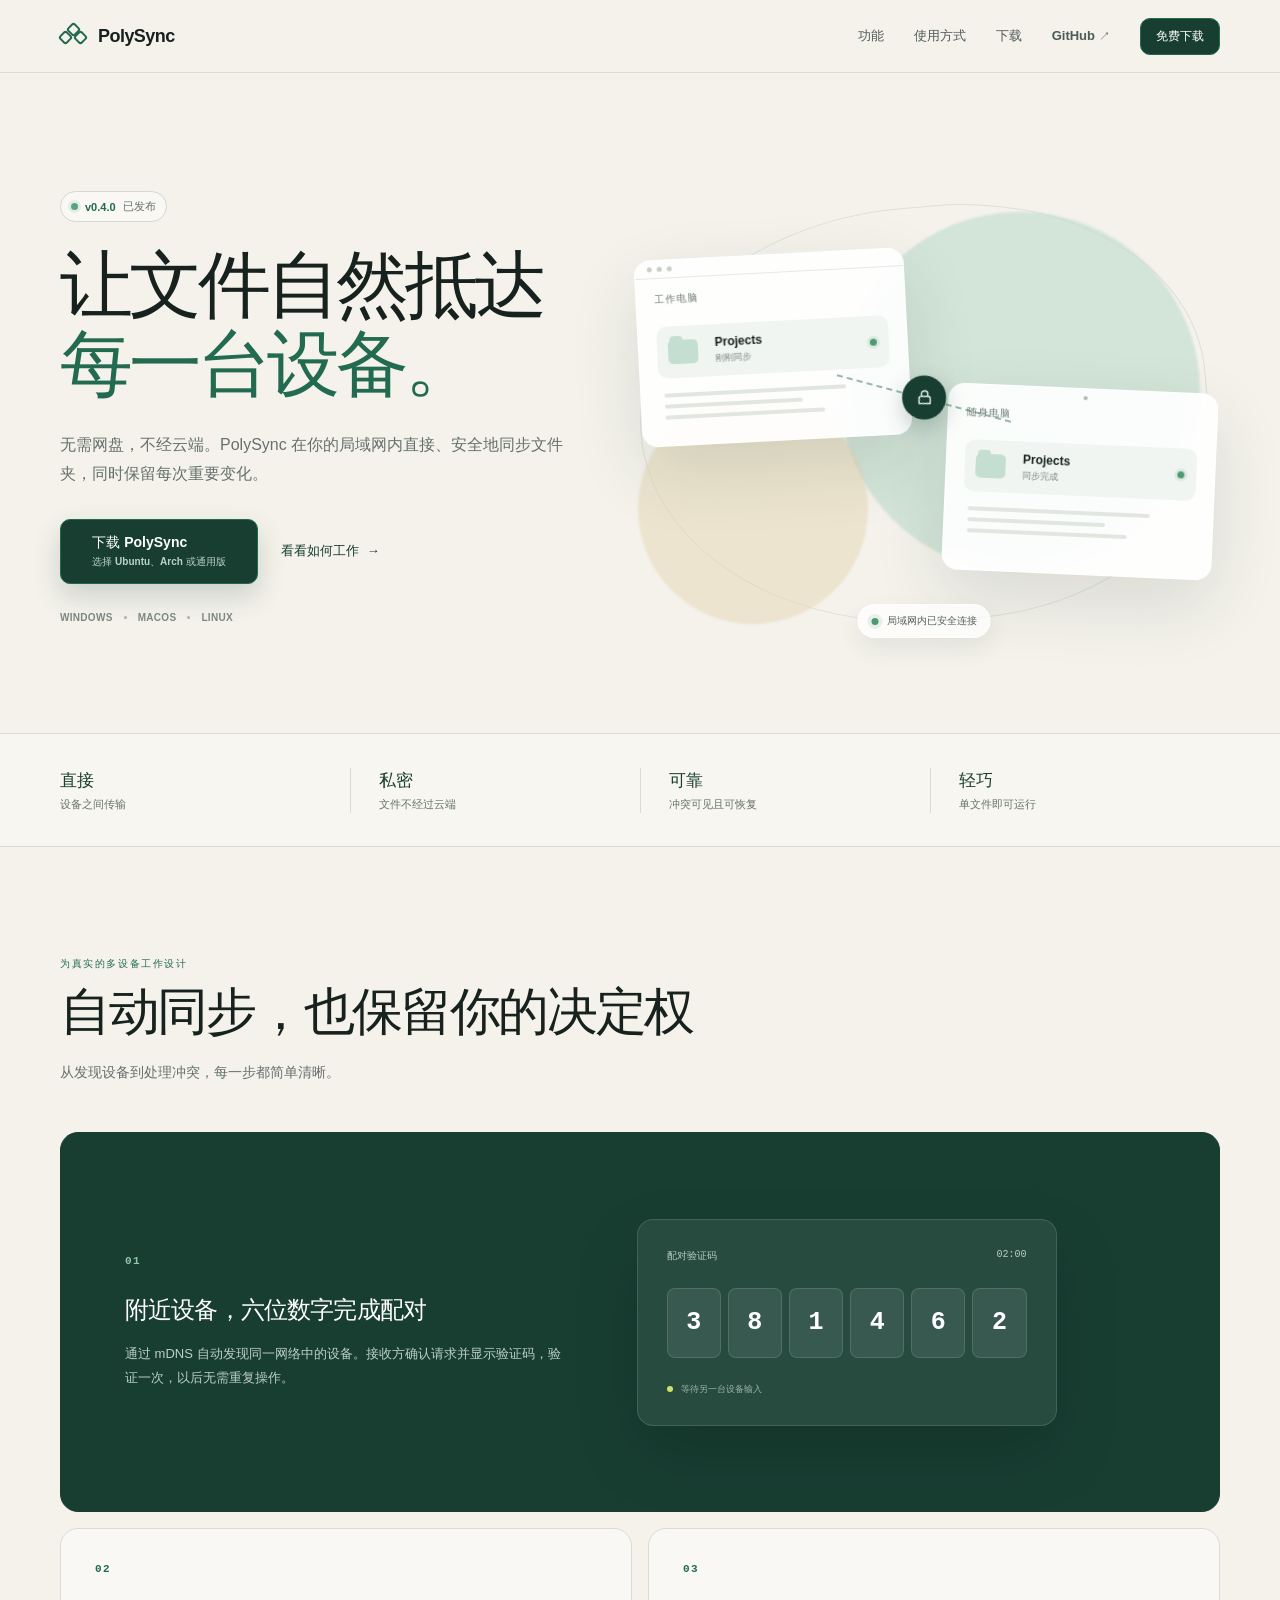
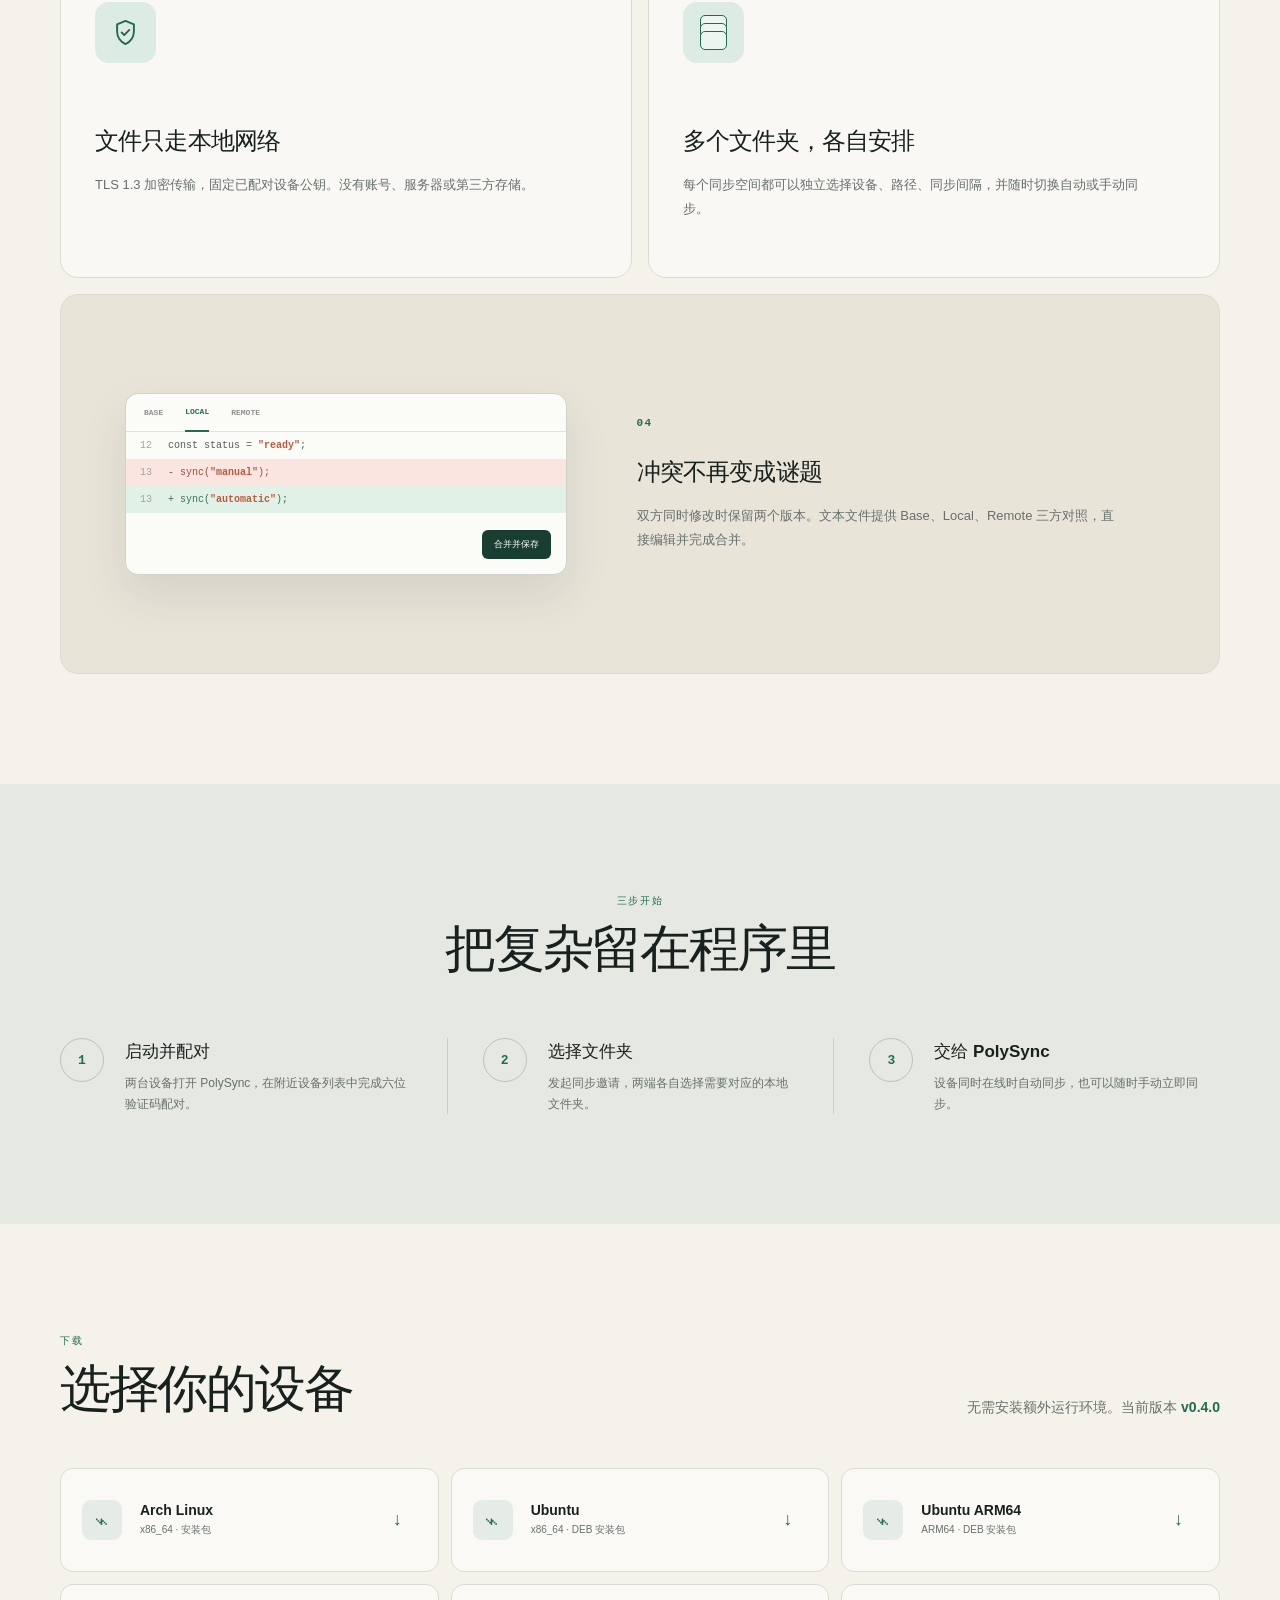
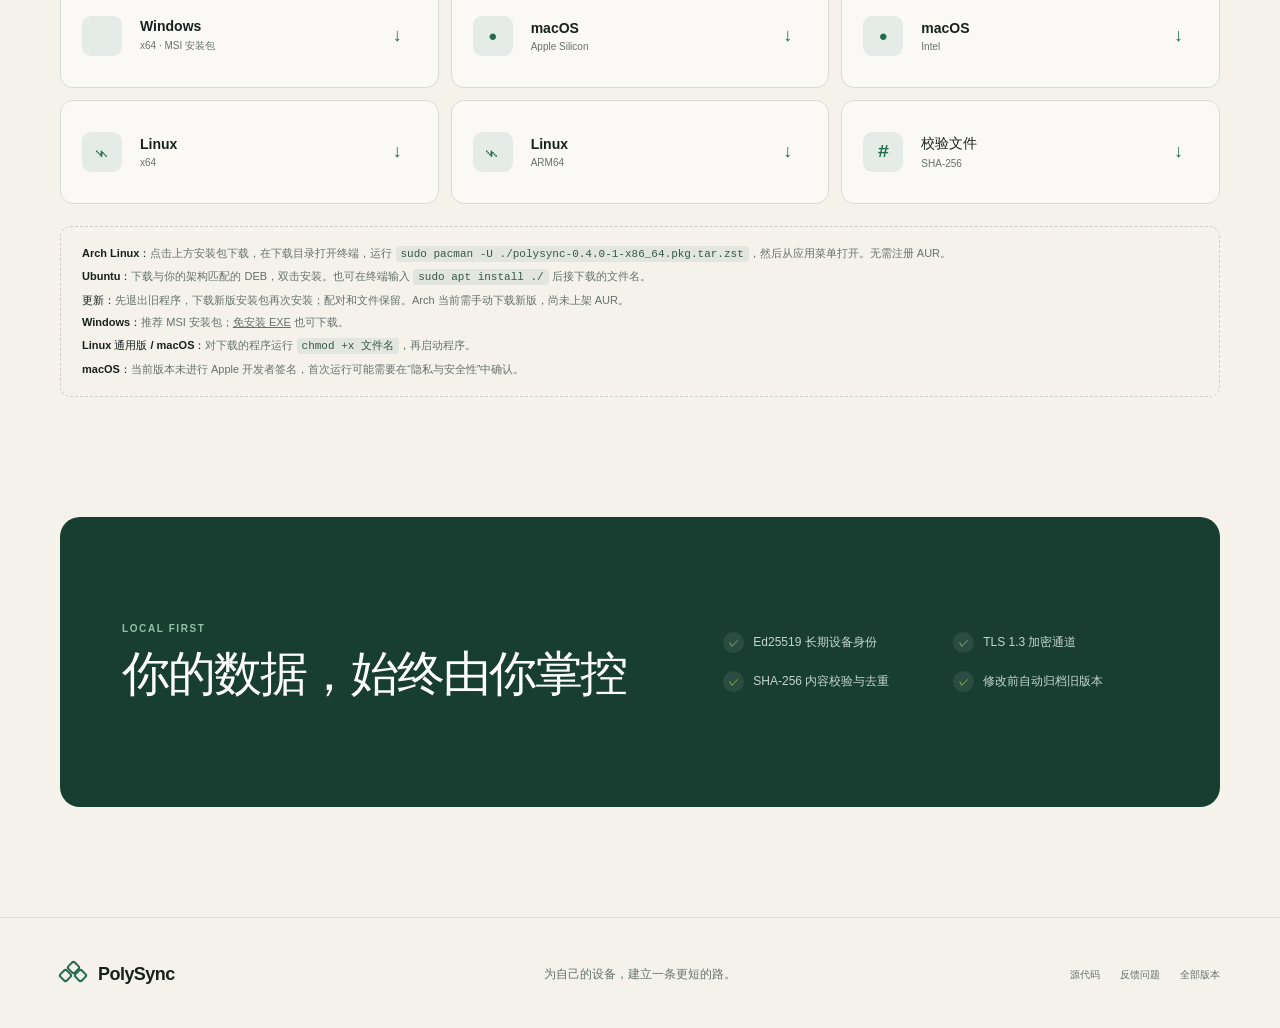
==== site/index.html @ 438541a6 "Release v0.4.0: installers, unpairing, Android preview and web downloads" ====
<!doctype html>
<html lang="zh-CN">
<head>
  <meta charset="utf-8">
  <meta name="viewport" content="width=device-width, initial-scale=1">
  <meta name="description" content="PolySync 是安全、自动、跨平台的局域网文件同步工具。">
  <meta name="theme-color" content="#f4f2eb">
  <title>PolySync — 让文件自然抵达每台设备</title>
  <link rel="icon" href="./favicon.svg" type="image/svg+xml">
  <link rel="stylesheet" href="./styles.css">
</head>
<body>
  <header class="nav-wrap">
    <nav class="nav shell" aria-label="主导航">
      <a class="brand" href="#top" aria-label="PolySync 首页">
        <span class="brand-mark" aria-hidden="true"><i></i><i></i><i></i></span>
        <span>PolySync</span>
      </a>
      <div class="nav-links">
        <a href="#features">功能</a>
        <a href="#how-it-works">使用方式</a>
        <a href="#downloads">下载</a>
        <a class="nav-github" href="https://github.com/Leoforever123/Polysync" target="_blank" rel="noreferrer">GitHub</a>
      </div>
      <a class="button small nav-download" href="#downloads">免费下载</a>
    </nav>
  </header>

  <main id="top">
    <section class="hero shell">
      <div class="hero-copy">
        <div class="release-pill"><span></span><b data-version>v0.4.0</b> 已发布</div>
        <h1>让文件自然抵达<br><em>每一台设备。</em></h1>
        <p>无需网盘，不经云端。PolySync 在你的局域网内直接、安全地同步文件夹，同时保留每次重要变化。</p>
        <div class="hero-actions">
          <a class="button primary" id="recommended-download" href="#downloads">
            <span>下载 PolySync</span>
            <small id="recommended-label">选择你的平台</small>
          </a>
          <a class="text-link" href="#how-it-works">看看如何工作 <span aria-hidden="true">→</span></a>
        </div>
        <div class="platform-line" aria-label="支持的平台">
          <span>Windows</span><i></i><span>macOS</span><i></i><span>Linux</span>
        </div>
      </div>

      <div class="hero-visual" aria-label="两台设备安全同步的示意图">
        <div class="ambient ambient-one"></div>
        <div class="ambient ambient-two"></div>
        <article class="device device-left">
          <div class="device-bar"><span></span><span></span><span></span></div>
          <div class="device-title">工作电脑</div>
          <div class="folder-line"><span class="folder-icon"></span><span><b>Projects</b><small>刚刚同步</small></span><i class="state-dot"></i></div>
          <div class="file-line"><span></span><span></span><span></span></div>
        </article>
        <div class="sync-route">
          <div class="route-line"></div>
          <div class="route-badge" title="TLS 1.3 加密连接">
            <svg viewBox="0 0 24 24" aria-hidden="true"><path d="M8 10V7a4 4 0 0 1 8 0v3m-9 0h10a2 2 0 0 1 2 2v7H5v-7a2 2 0 0 1 2-2Z"/></svg>
          </div>
        </div>
        <article class="device device-right">
          <div class="laptop-camera"></div>
          <div class="device-title">随身电脑</div>
          <div class="folder-line"><span class="folder-icon"></span><span><b>Projects</b><small>同步完成</small></span><i class="state-dot"></i></div>
          <div class="file-line"><span></span><span></span><span></span></div>
        </article>
        <div class="visual-caption"><span class="pulse"></span> 局域网内已安全连接</div>
      </div>
    </section>

    <section class="principles">
      <div class="shell principle-grid">
        <div><strong>直接</strong><span>设备之间传输</span></div>
        <div><strong>私密</strong><span>文件不经过云端</span></div>
        <div><strong>可靠</strong><span>冲突可见且可恢复</span></div>
        <div><strong>轻巧</strong><span>单文件即可运行</span></div>
      </div>
    </section>

    <section class="section shell" id="features">
      <div class="section-heading">
        <p class="eyebrow">为真实的多设备工作设计</p>
        <h2>自动同步，也保留你的决定权</h2>
        <p>从发现设备到处理冲突，每一步都简单清晰。</p>
      </div>
      <div class="feature-grid">
        <article class="feature feature-wide green-card">
          <div class="feature-copy">
            <span class="number">01</span>
            <h3>附近设备，六位数字完成配对</h3>
            <p>通过 mDNS 自动发现同一网络中的设备。接收方确认请求并显示验证码，验证一次，以后无需重复操作。</p>
          </div>
          <div class="pairing-demo" aria-hidden="true">
            <div class="pair-top"><span>配对验证码</span><i>02:00</i></div>
            <div class="pair-code"><b>3</b><b>8</b><b>1</b><b>4</b><b>6</b><b>2</b></div>
            <div class="pair-note"><span></span> 等待另一台设备输入</div>
          </div>
        </article>

        <article class="feature">
          <span class="number">02</span>
          <div class="feature-icon shield-icon" aria-hidden="true">
            <svg viewBox="0 0 24 24"><path d="M12 3 5.5 5.7v5.8c0 4.1 2.8 7.8 6.5 9.5 3.7-1.7 6.5-5.4 6.5-9.5V5.7L12 3Z"/><path d="m9 12 2 2 4-4"/></svg>
          </div>
          <h3>文件只走本地网络</h3>
          <p>TLS 1.3 加密传输，固定已配对设备公钥。没有账号、服务器或第三方存储。</p>
        </article>

        <article class="feature">
          <span class="number">03</span>
          <div class="feature-icon stack-icon" aria-hidden="true"><i></i><i></i><i></i></div>
          <h3>多个文件夹，各自安排</h3>
          <p>每个同步空间都可以独立选择设备、路径、同步间隔，并随时切换自动或手动同步。</p>
        </article>

        <article class="feature feature-wide merge-card">
          <div class="merge-demo" aria-hidden="true">
            <div class="merge-tabs"><span>BASE</span><span class="active">LOCAL</span><span>REMOTE</span></div>
            <div class="code-row"><i>12</i><span>const status = <b>"ready"</b>;</span></div>
            <div class="code-row removed"><i>13</i><span>- sync(<b>"manual"</b>);</span></div>
            <div class="code-row added"><i>13</i><span>+ sync(<b>"automatic"</b>);</span></div>
            <div class="merge-action">合并并保存</div>
          </div>
          <div class="feature-copy">
            <span class="number">04</span>
            <h3>冲突不再变成谜题</h3>
            <p>双方同时修改时保留两个版本。文本文件提供 Base、Local、Remote 三方对照，直接编辑并完成合并。</p>
          </div>
        </article>
      </div>
    </section>

    <section class="section workflow-section" id="how-it-works">
      <div class="shell">
        <div class="section-heading centered">
          <p class="eyebrow">三步开始</p>
          <h2>把复杂留在程序里</h2>
        </div>
        <ol class="steps">
          <li><span>1</span><div><h3>启动并配对</h3><p>两台设备打开 PolySync，在附近设备列表中完成六位验证码配对。</p></div></li>
          <li><span>2</span><div><h3>选择文件夹</h3><p>发起同步邀请，两端各自选择需要对应的本地文件夹。</p></div></li>
          <li><span>3</span><div><h3>交给 PolySync</h3><p>设备同时在线时自动同步，也可以随时手动立即同步。</p></div></li>
        </ol>
      </div>
    </section>

    <section class="section shell downloads-section" id="downloads">
      <div class="section-heading download-heading">
        <div>
          <p class="eyebrow">下载</p>
          <h2>选择你的设备</h2>
        </div>
        <p>无需安装额外运行环境。当前版本 <b data-version>v0.4.0</b></p>
      </div>
      <div class="download-grid" id="download-grid">
        <a class="download-card" data-package="arch-x86_64" data-asset="polysync-0.4.0-1-x86_64.pkg.tar.zst" href="https://github.com/Leoforever123/Polysync/releases/download/v0.4.0/polysync-0.4.0-1-x86_64.pkg.tar.zst">
          <span class="os-icon linux" aria-hidden="true">⌁</span>
          <span class="download-copy"><strong>Arch Linux</strong><small>x86_64 · 安装包</small></span><span class="arrow">↓</span>
        </a>
        <a class="download-card" data-package="ubuntu-amd64" data-asset="polysync_0.4.0-1_amd64.deb" href="https://github.com/Leoforever123/Polysync/releases/download/v0.4.0/polysync_0.4.0-1_amd64.deb">
          <span class="os-icon linux" aria-hidden="true">⌁</span>
          <span class="download-copy"><strong>Ubuntu</strong><small>x86_64 · DEB 安装包</small></span><span class="arrow">↓</span>
        </a>
        <a class="download-card" data-package="ubuntu-arm64" data-asset="polysync_0.4.0-1_arm64.deb" href="https://github.com/Leoforever123/Polysync/releases/download/v0.4.0/polysync_0.4.0-1_arm64.deb">
          <span class="os-icon linux" aria-hidden="true">⌁</span>
          <span class="download-copy"><strong>Ubuntu ARM64</strong><small>ARM64 · DEB 安装包</small></span><span class="arrow">↓</span>
        </a>
        <a class="download-card" data-asset="polysync-windows-amd64.msi" href="https://github.com/Leoforever123/Polysync/releases/download/v0.4.0/polysync-windows-amd64.msi">
          <span class="os-icon windows" aria-hidden="true"><i></i><i></i><i></i><i></i></span>
          <span class="download-copy"><strong>Windows</strong><small>x64 · MSI 安装包</small></span><span class="arrow">↓</span>
        </a>
        <a class="download-card" data-asset="polysync-darwin-arm64" href="https://github.com/Leoforever123/Polysync/releases/download/v0.4.0/polysync-darwin-arm64">
          <span class="os-icon apple" aria-hidden="true">●</span>
          <span class="download-copy"><strong>macOS</strong><small>Apple Silicon</small></span><span class="arrow">↓</span>
        </a>
        <a class="download-card" data-asset="polysync-darwin-amd64" href="https://github.com/Leoforever123/Polysync/releases/download/v0.4.0/polysync-darwin-amd64">
          <span class="os-icon apple" aria-hidden="true">●</span>
          <span class="download-copy"><strong>macOS</strong><small>Intel</small></span><span class="arrow">↓</span>
        </a>
        <a class="download-card" data-asset="polysync-linux-amd64" href="https://github.com/Leoforever123/Polysync/releases/download/v0.4.0/polysync-linux-amd64">
          <span class="os-icon linux" aria-hidden="true">⌁</span>
          <span class="download-copy"><strong>Linux</strong><small>x64</small></span><span class="arrow">↓</span>
        </a>
        <a class="download-card" data-asset="polysync-linux-arm64" href="https://github.com/Leoforever123/Polysync/releases/download/v0.4.0/polysync-linux-arm64">
          <span class="os-icon linux" aria-hidden="true">⌁</span>
          <span class="download-copy"><strong>Linux</strong><small>ARM64</small></span><span class="arrow">↓</span>
        </a>
        <a class="download-card checksum" data-asset="SHA256SUMS.txt" href="https://github.com/Leoforever123/Polysync/releases/download/v0.4.0/SHA256SUMS.txt">
          <span class="os-icon hash" aria-hidden="true">#</span>
          <span class="download-copy"><strong>校验文件</strong><small>SHA-256</small></span><span class="arrow">↓</span>
        </a>
      </div>
      <div class="download-notes">
        <p><b>Arch Linux：</b>点击上方安装包下载，在下载目录打开终端，运行 <code data-install="arch-x86_64">sudo pacman -U ./polysync-0.4.0-1-x86_64.pkg.tar.zst</code>，然后从应用菜单打开。无需注册 AUR。</p>
        <p><b>Ubuntu：</b>下载与你的架构匹配的 DEB，双击安装。也可在终端输入 <code>sudo apt install ./</code> 后接下载的文件名。</p>
        <p><b>更新：</b>先退出旧程序，下载新版安装包再次安装；配对和文件保留。Arch 当前需手动下载新版，尚未上架 AUR。</p>
        <p><b>Windows：</b>推荐 MSI 安装包；<a data-portable="true" data-asset="polysync-windows-amd64.exe" href="https://github.com/Leoforever123/Polysync/releases/download/v0.4.0/polysync-windows-amd64.exe">免安装 EXE</a> 也可下载。</p>
        <p><b>Linux 通用版 / macOS：</b>对下载的程序运行 <code>chmod +x 文件名</code>，再启动程序。</p>
        <p><b>macOS：</b>当前版本未进行 Apple 开发者签名，首次运行可能需要在“隐私与安全性”中确认。</p>
      </div>
    </section>

    <section class="section shell details-section">
      <div class="details-card">
        <div>
          <p class="eyebrow">Local first</p>
          <h2>你的数据，始终由你掌控</h2>
        </div>
        <ul>
          <li><span>✓</span>Ed25519 长期设备身份</li>
          <li><span>✓</span>TLS 1.3 加密通道</li>
          <li><span>✓</span>SHA-256 内容校验与去重</li>
          <li><span>✓</span>修改前自动归档旧版本</li>
        </ul>
      </div>
    </section>
  </main>

  <footer>
    <div class="shell footer-inner">
      <a class="brand" href="#top"><span class="brand-mark" aria-hidden="true"><i></i><i></i><i></i></span><span>PolySync</span></a>
      <p>为自己的设备，建立一条更短的路。</p>
      <div><a href="https://github.com/Leoforever123/Polysync" target="_blank" rel="noreferrer">源代码</a><a href="https://github.com/Leoforever123/Polysync/issues" target="_blank" rel="noreferrer">反馈问题</a><a href="https://github.com/Leoforever123/Polysync/releases" target="_blank" rel="noreferrer">全部版本</a></div>
    </div>
  </footer>

  <script src="./app.js" defer></script>
</body>
</html>
---- site/styles.css ----
:root {
  --ink: #17211d;
  --muted: #66716c;
  --paper: #f4f2eb;
  --card: #fbfaf6;
  --white: #fff;
  --line: #d9dcd5;
  --green: #236b50;
  --green-dark: #183e32;
  --green-soft: #dcebe3;
  --lime: #c9e36b;
  --orange: #d77548;
  --shadow: 0 26px 70px rgba(27, 47, 38, .12);
  font-family: Inter, ui-sans-serif, -apple-system, BlinkMacSystemFont, "Segoe UI", "PingFang SC", "Microsoft YaHei", sans-serif;
  color: var(--ink);
  background: var(--paper);
  font-synthesis: none;
}

* { box-sizing: border-box; }
html { scroll-behavior: smooth; }
body { margin: 0; min-width: 320px; overflow-x: hidden; background: var(--paper); }
a { color: inherit; }
.shell { width: min(1160px, calc(100% - 48px)); margin-inline: auto; }

.nav-wrap {
  position: sticky;
  top: 0;
  z-index: 20;
  border-bottom: 1px solid rgba(211, 214, 207, .78);
  background: rgba(244, 242, 235, .88);
  backdrop-filter: blur(16px);
}
.nav { min-height: 72px; display: flex; align-items: center; justify-content: space-between; gap: 30px; }
.brand { display: inline-flex; align-items: center; gap: 11px; color: var(--ink); text-decoration: none; font-size: 18px; font-weight: 760; letter-spacing: -.03em; }
.brand-mark { width: 27px; height: 27px; position: relative; display: inline-block; flex: 0 0 auto; }
.brand-mark i { position: absolute; width: 11px; height: 11px; border: 2px solid var(--green); border-radius: 3px; transform: rotate(45deg); }
.brand-mark i:nth-child(1) { left: 0; top: 9px; }
.brand-mark i:nth-child(2) { left: 8px; top: 1px; }
.brand-mark i:nth-child(3) { left: 15px; top: 9px; }
.nav-links { display: flex; align-items: center; gap: 30px; margin-left: auto; }
.nav-links a { color: #4f5b56; text-decoration: none; font-size: 13px; font-weight: 590; transition: color .2s; }
.nav-links a:hover { color: var(--green); }
.nav-github::after { content: "↗"; margin-left: 4px; font-size: 11px; }
.button { display: inline-flex; align-items: center; justify-content: center; border: 1px solid var(--green); border-radius: 10px; padding: 13px 19px; background: var(--white); color: var(--green-dark); text-decoration: none; font-weight: 720; font-size: 14px; transition: transform .2s, box-shadow .2s, background .2s; }
.button:hover { transform: translateY(-2px); box-shadow: 0 10px 25px rgba(26, 64, 49, .14); }
.button.small { padding: 9px 15px; font-size: 12px; background: var(--green-dark); color: white; }
.button.primary { min-width: 198px; display: grid; justify-items: start; padding: 14px 19px; background: var(--green-dark); color: white; box-shadow: 0 12px 28px rgba(24, 62, 50, .18); }
.button.primary small { margin-top: 3px; color: #bad2c8; font-size: 10px; font-weight: 550; }

.hero { min-height: 660px; padding-block: 90px 82px; display: grid; grid-template-columns: .92fr 1.08fr; gap: 64px; align-items: center; }
.release-pill { width: fit-content; display: flex; align-items: center; gap: 7px; margin-bottom: 25px; padding: 7px 10px; border: 1px solid #d2d8d2; border-radius: 999px; color: var(--muted); background: rgba(255,255,255,.42); font-size: 11px; }
.release-pill span { width: 7px; height: 7px; border-radius: 50%; background: #55a47d; box-shadow: 0 0 0 3px rgba(85,164,125,.13); }
.release-pill b { color: var(--green); }
h1, h2 { font-family: Georgia, "Noto Serif SC", "Songti SC", serif; font-weight: 500; }
h1 { margin: 0; font-size: clamp(48px, 5.7vw, 76px); line-height: 1.08; letter-spacing: -.055em; }
h1 em { color: var(--green); font-style: normal; }
.hero-copy > p { max-width: 510px; margin: 25px 0 30px; color: var(--muted); font-size: 16px; line-height: 1.85; }
.hero-actions { display: flex; align-items: center; gap: 23px; }
.text-link { color: var(--green-dark); font-size: 13px; font-weight: 700; text-decoration: none; }
.text-link span { margin-left: 4px; transition: margin .2s; }
.text-link:hover span { margin-left: 9px; }
.platform-line { margin-top: 28px; display: flex; align-items: center; gap: 11px; color: #7d8782; font-size: 10px; font-weight: 650; letter-spacing: .03em; text-transform: uppercase; }
.platform-line i { width: 3px; height: 3px; border-radius: 50%; background: #a9afab; }

.hero-visual { height: 470px; position: relative; display: grid; place-items: center; isolation: isolate; }
.hero-visual::before { content: ""; position: absolute; inset: 35px 12px 20px; z-index: -3; border: 1px solid rgba(50, 99, 78, .12); border-radius: 52% 48% 46% 54%; transform: rotate(-5deg); }
.ambient { position: absolute; z-index: -2; border-radius: 50%; filter: blur(1px); }
.ambient-one { width: 360px; height: 360px; top: 40px; right: 20px; background: rgba(197, 223, 209, .7); }
.ambient-two { width: 230px; height: 230px; bottom: 18px; left: 10px; background: rgba(230, 217, 181, .54); }
.device { width: 270px; min-height: 187px; position: absolute; border: 1px solid rgba(255,255,255,.75); border-radius: 16px; background: rgba(255,255,255,.9); box-shadow: var(--shadow); backdrop-filter: blur(12px); }
.device-left { left: 10px; top: 82px; padding: 18px; transform: rotate(-3deg); }
.device-right { right: 5px; bottom: 67px; padding: 21px 18px 18px; transform: rotate(2.5deg); }
.device-bar { height: 18px; margin: -18px -18px 14px; padding-left: 12px; display: flex; align-items: center; gap: 5px; border-bottom: 1px solid #e6e8e3; }
.device-bar span { width: 5px; height: 5px; border-radius: 50%; background: #c9cec9; }
.laptop-camera { position: absolute; top: 7px; left: 50%; width: 4px; height: 4px; border-radius: 50%; background: #aeb6b1; }
.device-title { margin-bottom: 20px; color: #6d7872; font-size: 10px; font-weight: 700; text-transform: uppercase; letter-spacing: .1em; }
.folder-line { display: grid; grid-template-columns: 37px 1fr 8px; align-items: center; gap: 10px; padding: 11px; border-radius: 10px; background: #f1f5f1; }
.folder-icon { width: 30px; height: 24px; position: relative; display: block; border-radius: 5px; background: #c4dfd1; }
.folder-icon::before { content: ""; position: absolute; left: 2px; top: -4px; width: 13px; height: 7px; border-radius: 4px 4px 0 0; background: #c4dfd1; }
.folder-line b { display: block; margin-bottom: 3px; font-size: 12px; }
.folder-line small { display: block; color: #7c8882; font-size: 9px; }
.state-dot { width: 7px; height: 7px; border-radius: 50%; background: #4d9a72; box-shadow: 0 0 0 3px rgba(77,154,114,.13); }
.file-line { margin: 15px 5px 2px; display: grid; gap: 7px; }
.file-line span { height: 4px; border-radius: 4px; background: #e2e6e1; }
.file-line span:nth-child(1) { width: 82%; }
.file-line span:nth-child(2) { width: 62%; }
.file-line span:nth-child(3) { width: 72%; }
.sync-route { width: 180px; height: 65px; position: absolute; left: 50%; top: 48%; z-index: 3; transform: translate(-50%,-50%) rotate(15deg); }
.route-line { position: absolute; left: 0; right: 0; top: 32px; border-top: 2px dashed rgba(35,107,80,.48); }
.route-badge { width: 44px; height: 44px; position: absolute; left: 50%; top: 10px; display: grid; place-items: center; border-radius: 50%; background: var(--green-dark); box-shadow: 0 8px 22px rgba(24,62,50,.24); transform: translateX(-50%) rotate(-15deg); }
.route-badge svg { width: 19px; fill: none; stroke: #dff1e9; stroke-width: 1.8; stroke-linecap: round; stroke-linejoin: round; }
.visual-caption { position: absolute; left: 50%; bottom: 4px; display: flex; align-items: center; gap: 8px; padding: 9px 13px; border: 1px solid rgba(255,255,255,.78); border-radius: 999px; background: rgba(255,255,255,.78); color: #52605a; font-size: 10px; box-shadow: 0 10px 24px rgba(30,56,44,.08); transform: translateX(-50%); white-space: nowrap; }
.pulse { width: 7px; height: 7px; border-radius: 50%; background: #4d9a72; box-shadow: 0 0 0 4px rgba(77,154,114,.12); }

.principles { border-block: 1px solid var(--line); background: rgba(255,255,255,.25); }
.principle-grid { min-height: 112px; display: grid; grid-template-columns: repeat(4, 1fr); align-items: center; }
.principle-grid div { min-height: 45px; display: grid; align-content: center; padding-left: 28px; border-left: 1px solid var(--line); }
.principle-grid div:first-child { padding-left: 0; border: 0; }
.principle-grid strong { margin-bottom: 5px; color: var(--green-dark); font-family: Georgia, "Noto Serif SC", serif; font-size: 17px; font-weight: 600; }
.principle-grid span { color: var(--muted); font-size: 11px; }

.section { padding-block: 110px; scroll-margin-top: 72px; }
.section-heading { max-width: 650px; margin-bottom: 48px; }
.section-heading.centered { margin-inline: auto; text-align: center; }
.eyebrow { margin: 0 0 12px; color: var(--green); font-size: 10px; font-weight: 800; letter-spacing: .16em; text-transform: uppercase; }
h2 { margin: 0; font-size: clamp(35px, 4vw, 51px); line-height: 1.17; letter-spacing: -.045em; }
.section-heading > p:last-child { margin: 18px 0 0; color: var(--muted); font-size: 14px; line-height: 1.7; }
.feature-grid { display: grid; grid-template-columns: repeat(2, 1fr); gap: 16px; }
.feature { min-height: 350px; position: relative; overflow: hidden; padding: 34px; border: 1px solid var(--line); border-radius: 18px; background: rgba(255,255,255,.46); }
.feature-wide { grid-column: 1 / -1; min-height: 380px; display: grid; grid-template-columns: .92fr 1.08fr; align-items: center; gap: 70px; padding: 55px 64px; }
.green-card { background: var(--green-dark); border-color: var(--green-dark); color: white; }
.number { display: block; margin-bottom: 27px; color: var(--green); font: 700 11px ui-monospace, SFMono-Regular, Consolas, monospace; letter-spacing: .12em; }
.green-card .number { color: #91c4ab; }
.feature h3 { max-width: 420px; margin: 0 0 15px; font-size: 24px; line-height: 1.35; letter-spacing: -.035em; }
.feature p { max-width: 480px; margin: 0; color: var(--muted); font-size: 13px; line-height: 1.85; }
.green-card p { color: #bcd0c7; }
.feature-icon { width: 61px; height: 61px; margin: 4px 0 62px; display: grid; place-items: center; border-radius: 14px; background: var(--green-soft); }
.feature-icon svg { width: 31px; fill: none; stroke: var(--green); stroke-width: 1.5; stroke-linecap: round; stroke-linejoin: round; }
.pairing-demo { max-width: 420px; padding: 29px; border: 1px solid rgba(255,255,255,.12); border-radius: 16px; background: rgba(255,255,255,.07); box-shadow: 0 28px 65px rgba(0,0,0,.15); }
.pair-top { display: flex; justify-content: space-between; color: #b7cbc1; font-size: 10px; }
.pair-top i { font-style: normal; font-family: ui-monospace, monospace; }
.pair-code { margin: 25px 0; display: grid; grid-template-columns: repeat(6, 1fr); gap: 7px; }
.pair-code b { aspect-ratio: .78; display: grid; place-items: center; border: 1px solid rgba(255,255,255,.13); border-radius: 8px; background: rgba(255,255,255,.08); font: 600 25px ui-monospace, monospace; }
.pair-note { display: flex; align-items: center; gap: 8px; color: #9db4a9; font-size: 9px; }
.pair-note span { width: 6px; height: 6px; border-radius: 50%; background: var(--lime); }
.stack-icon { position: relative; }
.stack-icon i { width: 27px; height: 19px; position: absolute; border: 1.5px solid var(--green); border-radius: 5px; background: #edf5f0; }
.stack-icon i:nth-child(1) { transform: translateY(-8px); }
.stack-icon i:nth-child(2) { transform: translateY(0); }
.stack-icon i:nth-child(3) { transform: translateY(8px); }
.merge-card { background: #e8e4d8; }
.merge-demo { overflow: hidden; border: 1px solid #d1d2ca; border-radius: 13px; background: #fbfbf8; box-shadow: 0 20px 45px rgba(44,53,48,.1); font: 10px ui-monospace, SFMono-Regular, Consolas, monospace; }
.merge-tabs { height: 38px; display: flex; align-items: center; gap: 22px; padding-inline: 18px; border-bottom: 1px solid #e2e3dd; color: #8b938f; font-size: 8px; font-weight: 700; }
.merge-tabs .active { height: 38px; display: flex; align-items: center; color: var(--green); border-bottom: 2px solid var(--green); }
.code-row { display: grid; grid-template-columns: 28px 1fr; padding: 8px 14px; color: #52605a; }
.code-row i { color: #a1a7a3; font-style: normal; }
.code-row b { color: #ba5b3d; font-weight: 600; }
.code-row.removed { background: #fae5e1; color: #9b4e40; }
.code-row.added { background: #e2f1e8; color: #377055; }
.merge-action { width: fit-content; margin: 17px 15px 15px auto; padding: 8px 12px; border-radius: 6px; background: var(--green-dark); color: white; font-family: Inter, sans-serif; font-size: 9px; font-weight: 700; }

.workflow-section { background: #e5e9e2; }
.steps { margin: 58px 0 0; padding: 0; display: grid; grid-template-columns: repeat(3, 1fr); list-style: none; counter-reset: steps; }
.steps li { position: relative; display: grid; grid-template-columns: 46px 1fr; gap: 19px; padding: 0 35px; }
.steps li:first-child { padding-left: 0; }
.steps li:last-child { padding-right: 0; }
.steps li + li { border-left: 1px solid #c9cfc8; }
.steps li > span { width: 44px; height: 44px; display: grid; place-items: center; border: 1px solid #b9c4bc; border-radius: 50%; color: var(--green); font: 700 13px ui-monospace, monospace; }
.steps h3 { margin: 2px 0 10px; font-size: 17px; }
.steps p { margin: 0; color: var(--muted); font-size: 12px; line-height: 1.7; }

.download-heading { max-width: none; display: flex; align-items: end; justify-content: space-between; gap: 30px; }
.download-heading > p { margin: 0 0 6px; color: var(--muted); font-size: 12px; }
.download-heading > p b { color: var(--green); }
.download-grid { display: grid; grid-template-columns: repeat(3, 1fr); gap: 12px; }
.download-card { min-height: 104px; position: relative; display: grid; grid-template-columns: 44px 1fr 24px; align-items: center; gap: 14px; padding: 21px; border: 1px solid var(--line); border-radius: 13px; background: rgba(255,255,255,.48); text-decoration: none; transition: transform .18s, border-color .18s, box-shadow .18s; }
.download-card:hover { transform: translateY(-3px); border-color: #9ab3a5; box-shadow: 0 13px 32px rgba(34,64,50,.09); }
.download-card.recommended { border-color: #8eb29f; box-shadow: inset 0 0 0 1px rgba(63,123,94,.15); }
.download-card.recommended::after { content: "推荐"; position: absolute; margin: -76px 0 0 239px; padding: 3px 6px; border-radius: 4px; background: var(--green-soft); color: var(--green); font-size: 8px; font-weight: 800; }
.os-icon { width: 40px; height: 40px; display: grid; place-items: center; border-radius: 9px; background: #e5ebe6; color: var(--green); font-size: 19px; font-weight: 700; }
.os-icon.windows { padding: 9px; grid-template-columns: repeat(2, 1fr); gap: 2px; }
.os-icon.windows i { height: 9px; background: var(--green); }
.os-icon.apple { font-size: 15px; }
.os-icon.linux { font-size: 25px; }
.os-icon.hash { font-family: ui-monospace, monospace; }
.download-copy strong, .download-copy small { display: block; }
.download-copy strong { margin-bottom: 5px; font-size: 14px; }
.download-copy small { color: var(--muted); font-size: 10px; }
.arrow { color: var(--green); font-size: 18px; }
.download-notes { margin-top: 22px; padding: 18px 21px; border: 1px dashed #c9cec8; border-radius: 10px; color: var(--muted); font-size: 11px; line-height: 1.6; }
.download-notes p { margin: 0; }
.download-notes p + p { margin-top: 5px; }
.download-notes b { color: var(--ink); }
code { padding: 2px 5px; border-radius: 4px; background: #e2e6df; color: #365847; font-family: ui-monospace, monospace; overflow-wrap: anywhere; }

.details-section { padding-top: 10px; }
.details-card { min-height: 290px; padding: 55px 62px; display: grid; grid-template-columns: 1.1fr .9fr; align-items: center; gap: 70px; border-radius: 20px; background: var(--green-dark); color: white; }
.details-card h2 { max-width: 560px; font-size: clamp(32px, 4vw, 48px); }
.details-card .eyebrow { color: #91c4ab; }
.details-card ul { margin: 0; padding: 0; display: grid; grid-template-columns: repeat(2, 1fr); gap: 18px 25px; list-style: none; color: #c5d5ce; font-size: 12px; }
.details-card li { display: flex; align-items: center; gap: 9px; }
.details-card li span { width: 21px; height: 21px; display: grid; place-items: center; flex: 0 0 auto; border-radius: 50%; background: rgba(255,255,255,.08); color: var(--lime); font-size: 10px; }

footer { padding-block: 36px; border-top: 1px solid var(--line); }
.footer-inner { display: grid; grid-template-columns: 1fr auto 1fr; align-items: center; gap: 30px; }
.footer-inner p { color: var(--muted); font-family: Georgia, "Noto Serif SC", serif; font-size: 12px; }
.footer-inner > div { display: flex; justify-content: flex-end; gap: 20px; }
.footer-inner > div a { color: var(--muted); font-size: 10px; text-decoration: none; }
.footer-inner > div a:hover { color: var(--green); }

@media (max-width: 900px) {
  .nav-links { display: none; }
  .hero { min-height: auto; padding-top: 65px; grid-template-columns: 1fr; }
  .hero-copy { max-width: 650px; }
  .hero-visual { width: min(620px, 100%); margin-inline: auto; }
  .feature-wide { grid-template-columns: 1fr; gap: 42px; }
  .green-card .feature-copy { order: 0; }
  .green-card .pairing-demo { order: 1; }
  .steps { grid-template-columns: 1fr; gap: 30px; }
  .steps li, .steps li:first-child, .steps li:last-child { padding: 0; }
  .steps li + li { border: 0; }
  .download-grid { grid-template-columns: repeat(2, 1fr); }
  .details-card { grid-template-columns: 1fr; gap: 35px; }
  .footer-inner { grid-template-columns: 1fr auto; }
  .footer-inner p { display: none; }
}

@media (max-width: 620px) {
  .shell { width: min(100% - 30px, 1160px); }
  .nav { min-height: 64px; }
  .nav-download { display: none; }
  .hero { padding-block: 48px 55px; gap: 35px; }
  h1 { font-size: clamp(40px, 11vw, 48px); }
  .hero-copy > p { font-size: 14px; }
  .hero-actions { align-items: flex-start; flex-direction: column; }
  .hero-visual { height: 345px; }
  .device { width: 205px; min-height: 150px; }
  .device-left { left: -7px; top: 35px; }
  .device-right { right: -4px; bottom: 39px; }
  .sync-route { width: 125px; }
  .visual-caption { bottom: -5px; }
  .principle-grid { grid-template-columns: repeat(2, 1fr); padding-block: 18px; gap: 0; }
  .principle-grid div { min-height: 62px; padding-left: 17px; }
  .principle-grid div:nth-child(3) { padding-left: 0; border-left: 0; }
  .section { padding-block: 76px; }
  .feature-grid { grid-template-columns: 1fr; }
  .feature, .feature-wide { grid-column: auto; min-height: auto; padding: 30px 24px; }
  .feature-icon { margin-bottom: 42px; }
  .pairing-demo { padding: 20px 15px; }
  .pair-code { gap: 4px; }
  .pair-code b { font-size: 20px; }
  .download-heading { align-items: start; flex-direction: column; }
  .download-grid { grid-template-columns: 1fr; }
  .download-card.recommended::after { right: 34px; margin: -76px 0 0; }
  .details-section { padding-top: 0; }
  .details-card { padding: 40px 25px; }
  .details-card ul { grid-template-columns: 1fr; }
  .footer-inner { grid-template-columns: 1fr; }
  .footer-inner > div { justify-content: flex-start; }
}

@media (prefers-reduced-motion: reduce) {
  html { scroll-behavior: auto; }
  *, *::before, *::after { transition-duration: .01ms !important; animation-duration: .01ms !important; }
}
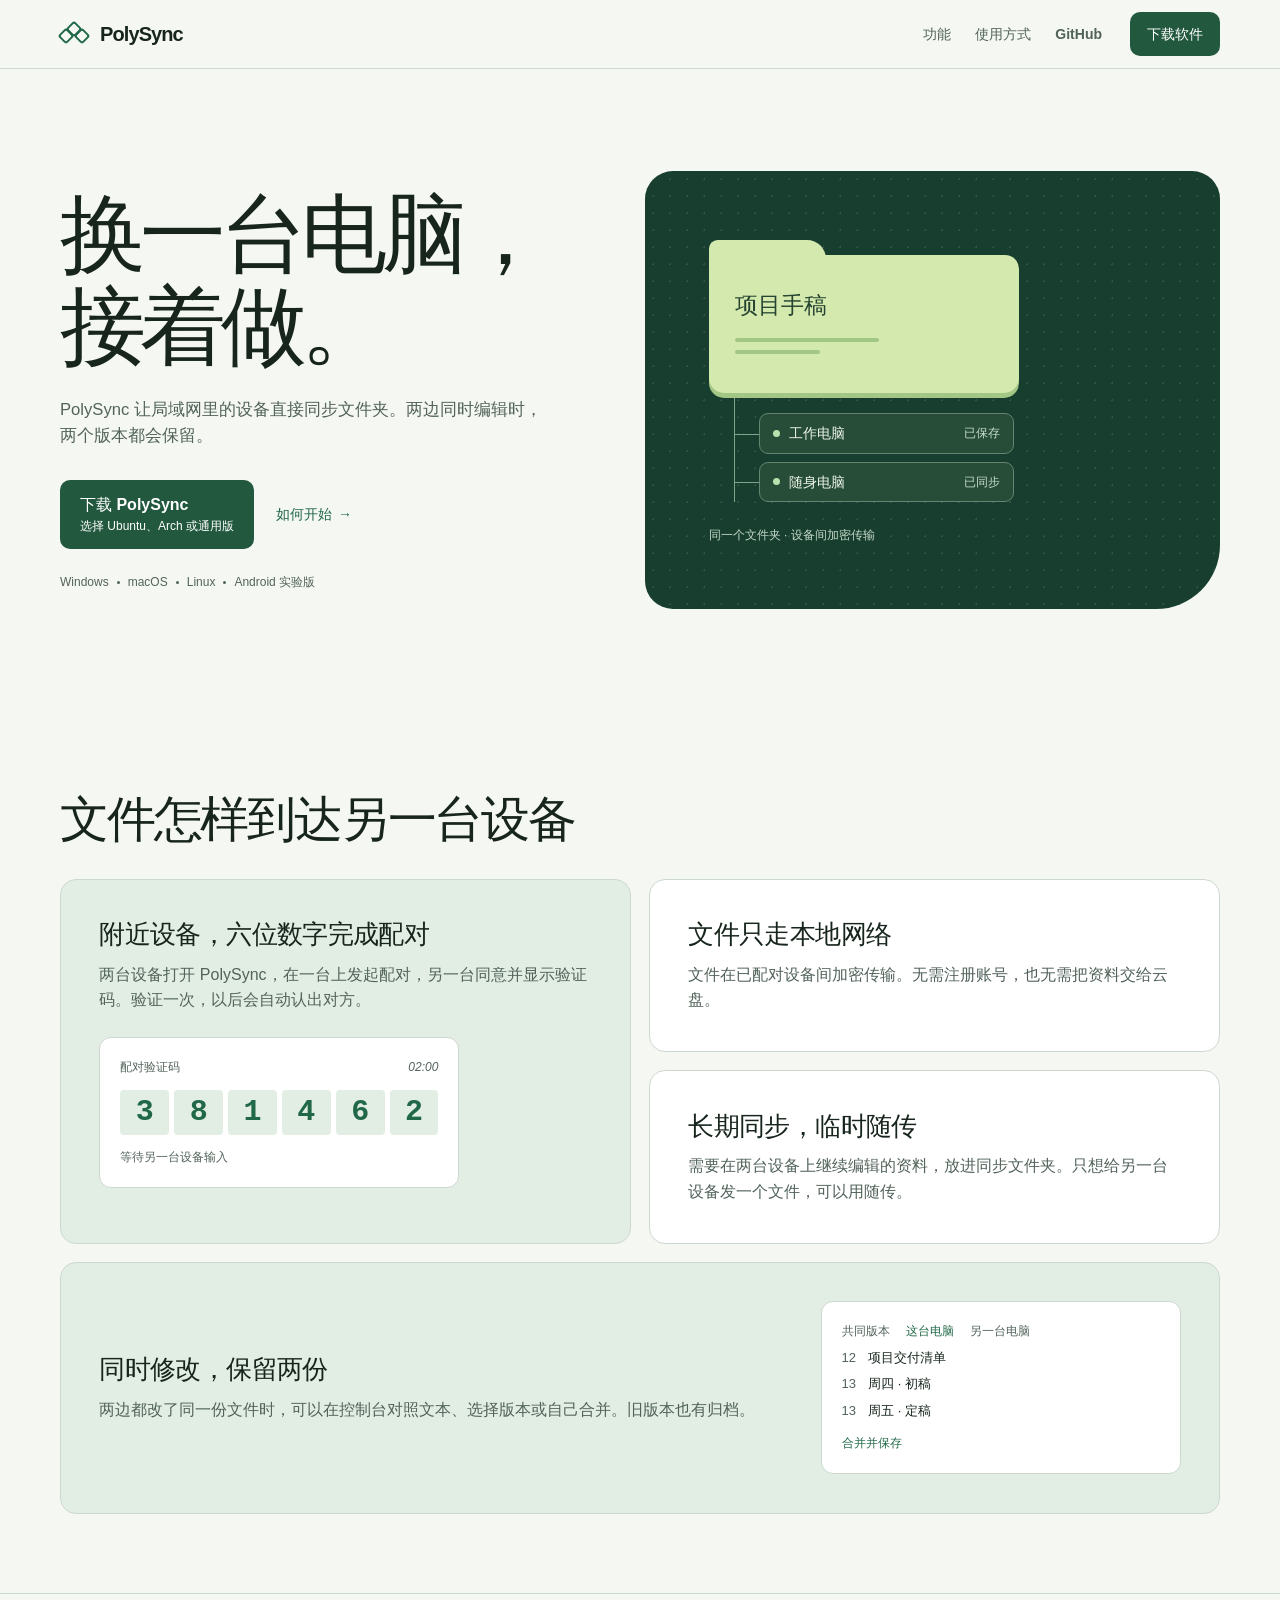
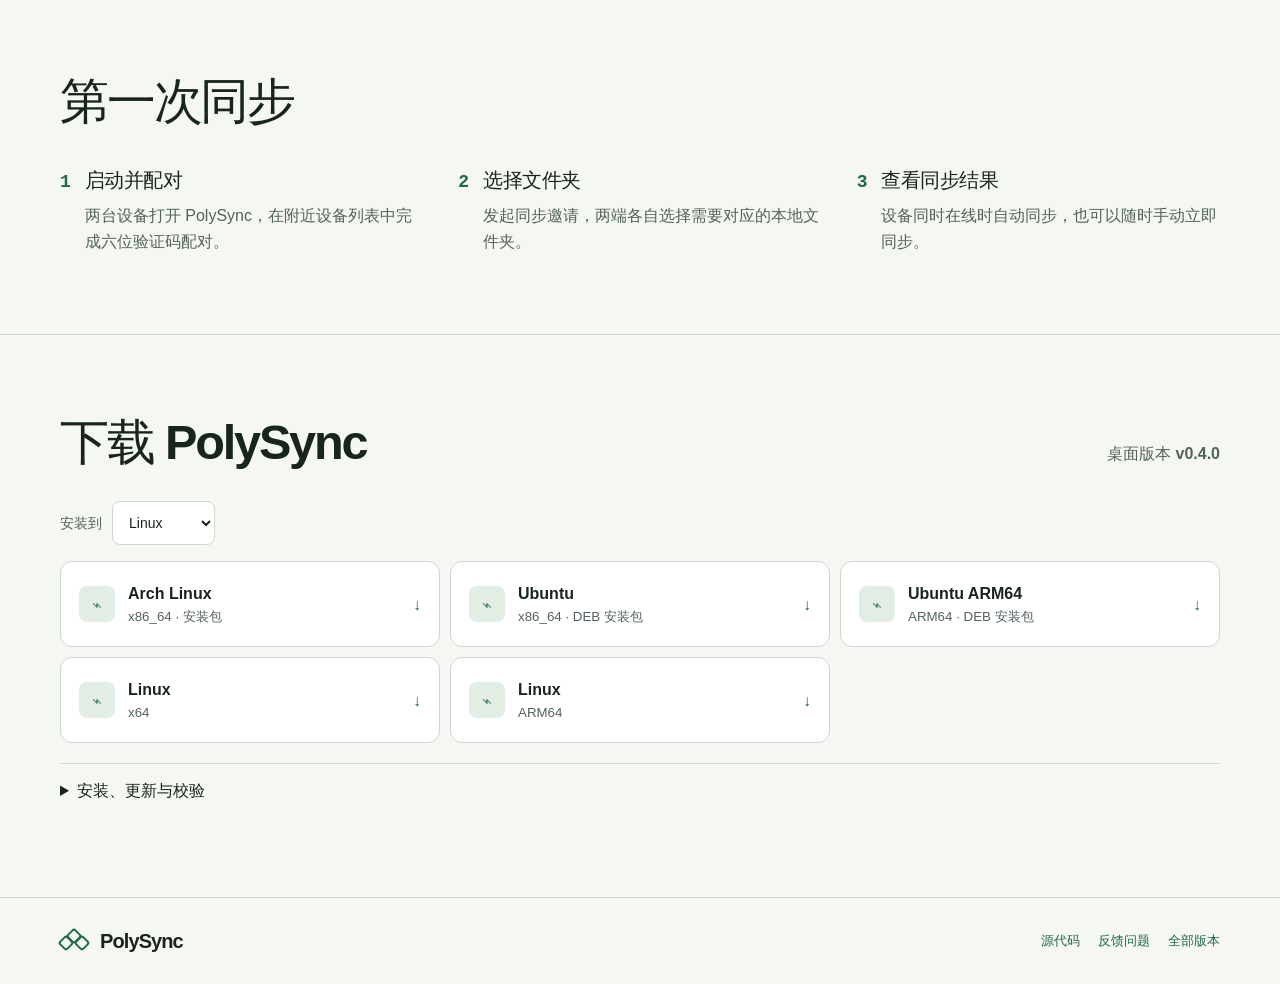
==== commit cc523383: "Protect concurrent saves and add folder collaboration across devices" ====
--- a/site/index.html
+++ b/site/index.html
@@ -4,12 +4,15 @@
   <meta charset="utf-8">
   <meta name="viewport" content="width=device-width, initial-scale=1">
   <meta name="description" content="PolySync 是安全、自动、跨平台的局域网文件同步工具。">
-  <meta name="theme-color" content="#f4f2eb">
+  <meta name="color-scheme" content="light dark">
+  <meta name="theme-color" media="(prefers-color-scheme: light)" content="#f5f7f3">
+  <meta name="theme-color" media="(prefers-color-scheme: dark)" content="#111a15">
   <title>PolySync — 让文件自然抵达每台设备</title>
   <link rel="icon" href="./favicon.svg" type="image/svg+xml">
   <link rel="stylesheet" href="./styles.css">
 </head>
 <body>
+  <a class="skip" href="#downloads">跳到下载</a>
   <header class="nav-wrap">
     <nav class="nav shell" aria-label="主导航">
       <a class="brand" href="#top" aria-label="PolySync 首页">
@@ -19,77 +22,49 @@
       <div class="nav-links">
         <a href="#features">功能</a>
         <a href="#how-it-works">使用方式</a>
-        <a href="#downloads">下载</a>
         <a class="nav-github" href="https://github.com/Leoforever123/Polysync" target="_blank" rel="noreferrer">GitHub</a>
       </div>
-      <a class="button small nav-download" href="#downloads">免费下载</a>
+      <a class="button small nav-download" href="#downloads">下载软件</a>
     </nav>
   </header>
 
   <main id="top">
     <section class="hero shell">
       <div class="hero-copy">
-        <div class="release-pill"><span></span><b data-version>v0.4.0</b> 已发布</div>
-        <h1>让文件自然抵达<br><em>每一台设备。</em></h1>
-        <p>无需网盘，不经云端。PolySync 在你的局域网内直接、安全地同步文件夹，同时保留每次重要变化。</p>
+
+        <h1>换一台电脑，<br>接着做。</h1>
+        <p>PolySync 让局域网里的设备直接同步文件夹。两边同时编辑时，两个版本都会保留。</p>
         <div class="hero-actions">
           <a class="button primary" id="recommended-download" href="#downloads">
             <span>下载 PolySync</span>
             <small id="recommended-label">选择你的平台</small>
           </a>
-          <a class="text-link" href="#how-it-works">看看如何工作 <span aria-hidden="true">→</span></a>
+          <a class="text-link" href="#how-it-works">如何开始 <span aria-hidden="true">→</span></a>
         </div>
         <div class="platform-line" aria-label="支持的平台">
-          <span>Windows</span><i></i><span>macOS</span><i></i><span>Linux</span>
+          <span>Windows</span><i></i><span>macOS</span><i></i><span>Linux</span><i></i><span>Android 实验版</span>
         </div>
       </div>
 
-      <div class="hero-visual" aria-label="两台设备安全同步的示意图">
-        <div class="ambient ambient-one"></div>
-        <div class="ambient ambient-two"></div>
-        <article class="device device-left">
-          <div class="device-bar"><span></span><span></span><span></span></div>
-          <div class="device-title">工作电脑</div>
-          <div class="folder-line"><span class="folder-icon"></span><span><b>Projects</b><small>刚刚同步</small></span><i class="state-dot"></i></div>
-          <div class="file-line"><span></span><span></span><span></span></div>
-        </article>
-        <div class="sync-route">
-          <div class="route-line"></div>
-          <div class="route-badge" title="TLS 1.3 加密连接">
-            <svg viewBox="0 0 24 24" aria-hidden="true"><path d="M8 10V7a4 4 0 0 1 8 0v3m-9 0h10a2 2 0 0 1 2 2v7H5v-7a2 2 0 0 1 2-2Z"/></svg>
-          </div>
+      <figure class="hero-visual" aria-label="文件夹同步示意">
+        <div class="folder-cover" aria-hidden="true"><span>项目手稿</span><i></i><i></i></div>
+        <div class="device-track">
+          <div class="device"><i class="device-dot"></i><span>工作电脑</span><small>已保存</small></div>
+          <div class="device"><i class="device-dot"></i><span>随身电脑</span><small>已同步</small></div>
         </div>
-        <article class="device device-right">
-          <div class="laptop-camera"></div>
-          <div class="device-title">随身电脑</div>
-          <div class="folder-line"><span class="folder-icon"></span><span><b>Projects</b><small>同步完成</small></span><i class="state-dot"></i></div>
-          <div class="file-line"><span></span><span></span><span></span></div>
-        </article>
-        <div class="visual-caption"><span class="pulse"></span> 局域网内已安全连接</div>
-      </div>
-    </section>
-
-    <section class="principles">
-      <div class="shell principle-grid">
-        <div><strong>直接</strong><span>设备之间传输</span></div>
-        <div><strong>私密</strong><span>文件不经过云端</span></div>
-        <div><strong>可靠</strong><span>冲突可见且可恢复</span></div>
-        <div><strong>轻巧</strong><span>单文件即可运行</span></div>
-      </div>
+        <figcaption>同一个文件夹 · 设备间加密传输</figcaption>
+      </figure>
     </section>
 
     <section class="section shell" id="features">
       <div class="section-heading">
-        <p class="eyebrow">为真实的多设备工作设计</p>
-        <h2>自动同步，也保留你的决定权</h2>
-        <p>从发现设备到处理冲突，每一步都简单清晰。</p>
+        <h2>文件怎样到达另一台设备</h2>
       </div>
       <div class="feature-grid">
         <article class="feature feature-wide green-card">
           <div class="feature-copy">
-            <span class="number">01</span>
             <h3>附近设备，六位数字完成配对</h3>
-            <p>通过 mDNS 自动发现同一网络中的设备。接收方确认请求并显示验证码，验证一次，以后无需重复操作。</p>
+            <p>两台设备打开 PolySync，在一台上发起配对，另一台同意并显示验证码。验证一次，以后会自动认出对方。</p>
           </div>
           <div class="pairing-demo" aria-hidden="true">
             <div class="pair-top"><span>配对验证码</span><i>02:00</i></div>
@@ -99,33 +74,26 @@
         </article>
 
         <article class="feature">
-          <span class="number">02</span>
-          <div class="feature-icon shield-icon" aria-hidden="true">
-            <svg viewBox="0 0 24 24"><path d="M12 3 5.5 5.7v5.8c0 4.1 2.8 7.8 6.5 9.5 3.7-1.7 6.5-5.4 6.5-9.5V5.7L12 3Z"/><path d="m9 12 2 2 4-4"/></svg>
-          </div>
           <h3>文件只走本地网络</h3>
-          <p>TLS 1.3 加密传输，固定已配对设备公钥。没有账号、服务器或第三方存储。</p>
+          <p>文件在已配对设备间加密传输。无需注册账号，也无需把资料交给云盘。</p>
         </article>
 
         <article class="feature">
-          <span class="number">03</span>
-          <div class="feature-icon stack-icon" aria-hidden="true"><i></i><i></i><i></i></div>
-          <h3>多个文件夹，各自安排</h3>
-          <p>每个同步空间都可以独立选择设备、路径、同步间隔，并随时切换自动或手动同步。</p>
+          <h3>长期同步，临时随传</h3>
+          <p>需要在两台设备上继续编辑的资料，放进同步文件夹。只想给另一台设备发一个文件，可以用随传。</p>
         </article>
 
         <article class="feature feature-wide merge-card">
           <div class="merge-demo" aria-hidden="true">
-            <div class="merge-tabs"><span>BASE</span><span class="active">LOCAL</span><span>REMOTE</span></div>
-            <div class="code-row"><i>12</i><span>const status = <b>"ready"</b>;</span></div>
-            <div class="code-row removed"><i>13</i><span>- sync(<b>"manual"</b>);</span></div>
-            <div class="code-row added"><i>13</i><span>+ sync(<b>"automatic"</b>);</span></div>
+            <div class="merge-tabs"><span>共同版本</span><span class="active">这台电脑</span><span>另一台电脑</span></div>
+            <div class="code-row"><i>12</i><span>项目交付清单</span></div>
+            <div class="code-row removed"><i>13</i><span>周四 · <b>初稿</b></span></div>
+            <div class="code-row added"><i>13</i><span>周五 · <b>定稿</b></span></div>
             <div class="merge-action">合并并保存</div>
           </div>
           <div class="feature-copy">
-            <span class="number">04</span>
-            <h3>冲突不再变成谜题</h3>
-            <p>双方同时修改时保留两个版本。文本文件提供 Base、Local、Remote 三方对照，直接编辑并完成合并。</p>
+            <h3>同时修改，保留两份</h3>
+            <p>两边都改了同一份文件时，可以在控制台对照文本、选择版本或自己合并。旧版本也有归档。</p>
           </div>
         </article>
       </div>
@@ -134,13 +102,12 @@
     <section class="section workflow-section" id="how-it-works">
       <div class="shell">
         <div class="section-heading centered">
-          <p class="eyebrow">三步开始</p>
-          <h2>把复杂留在程序里</h2>
+          <h2>第一次同步</h2>
         </div>
         <ol class="steps">
           <li><span>1</span><div><h3>启动并配对</h3><p>两台设备打开 PolySync，在附近设备列表中完成六位验证码配对。</p></div></li>
           <li><span>2</span><div><h3>选择文件夹</h3><p>发起同步邀请，两端各自选择需要对应的本地文件夹。</p></div></li>
-          <li><span>3</span><div><h3>交给 PolySync</h3><p>设备同时在线时自动同步，也可以随时手动立即同步。</p></div></li>
+          <li><span>3</span><div><h3>查看同步结果</h3><p>设备同时在线时自动同步，也可以随时手动立即同步。</p></div></li>
         </ol>
       </div>
     </section>
@@ -148,79 +115,70 @@
     <section class="section shell downloads-section" id="downloads">
       <div class="section-heading download-heading">
         <div>
-          <p class="eyebrow">下载</p>
-          <h2>选择你的设备</h2>
+          <h2>下载 PolySync</h2>
         </div>
-        <p>无需安装额外运行环境。当前版本 <b data-version>v0.4.0</b></p>
+        <p>桌面版本 <b data-version>v0.4.0</b></p>
+      </div>
+      <div id="platform-picker" hidden>
+        <label for="download-platform">安装到</label>
+        <select id="download-platform">
+          <option value="all">所有平台</option><option value="windows">Windows</option>
+          <option value="mac">macOS</option><option value="linux">Linux</option><option value="android">Android</option>
+        </select>
       </div>
       <div class="download-grid" id="download-grid">
-        <a class="download-card" data-package="arch-x86_64" data-asset="polysync-0.4.0-1-x86_64.pkg.tar.zst" href="https://github.com/Leoforever123/Polysync/releases/download/v0.4.0/polysync-0.4.0-1-x86_64.pkg.tar.zst">
+        <a class="download-card" data-platform="linux" data-package="arch-x86_64" data-asset="polysync-0.4.0-1-x86_64.pkg.tar.zst" href="https://github.com/Leoforever123/Polysync/releases/download/v0.4.0/polysync-0.4.0-1-x86_64.pkg.tar.zst">
           <span class="os-icon linux" aria-hidden="true">⌁</span>
           <span class="download-copy"><strong>Arch Linux</strong><small>x86_64 · 安装包</small></span><span class="arrow">↓</span>
         </a>
-        <a class="download-card" data-package="ubuntu-amd64" data-asset="polysync_0.4.0-1_amd64.deb" href="https://github.com/Leoforever123/Polysync/releases/download/v0.4.0/polysync_0.4.0-1_amd64.deb">
+        <a class="download-card" data-platform="linux" data-package="ubuntu-amd64" data-asset="polysync_0.4.0-1_amd64.deb" href="https://github.com/Leoforever123/Polysync/releases/download/v0.4.0/polysync_0.4.0-1_amd64.deb">
           <span class="os-icon linux" aria-hidden="true">⌁</span>
           <span class="download-copy"><strong>Ubuntu</strong><small>x86_64 · DEB 安装包</small></span><span class="arrow">↓</span>
         </a>
-        <a class="download-card" data-package="ubuntu-arm64" data-asset="polysync_0.4.0-1_arm64.deb" href="https://github.com/Leoforever123/Polysync/releases/download/v0.4.0/polysync_0.4.0-1_arm64.deb">
+        <a class="download-card" data-platform="linux" data-package="ubuntu-arm64" data-asset="polysync_0.4.0-1_arm64.deb" href="https://github.com/Leoforever123/Polysync/releases/download/v0.4.0/polysync_0.4.0-1_arm64.deb">
           <span class="os-icon linux" aria-hidden="true">⌁</span>
           <span class="download-copy"><strong>Ubuntu ARM64</strong><small>ARM64 · DEB 安装包</small></span><span class="arrow">↓</span>
         </a>
-        <a class="download-card" data-asset="polysync-windows-amd64.msi" href="https://github.com/Leoforever123/Polysync/releases/download/v0.4.0/polysync-windows-amd64.msi">
+        <a class="download-card" data-platform="windows" data-asset="polysync-windows-amd64.msi" href="https://github.com/Leoforever123/Polysync/releases/download/v0.4.0/polysync-windows-amd64.msi">
           <span class="os-icon windows" aria-hidden="true"><i></i><i></i><i></i><i></i></span>
           <span class="download-copy"><strong>Windows</strong><small>x64 · MSI 安装包</small></span><span class="arrow">↓</span>
         </a>
-        <a class="download-card" data-asset="polysync-darwin-arm64" href="https://github.com/Leoforever123/Polysync/releases/download/v0.4.0/polysync-darwin-arm64">
+        <a class="download-card" data-platform="mac" data-asset="polysync-darwin-arm64" href="https://github.com/Leoforever123/Polysync/releases/download/v0.4.0/polysync-darwin-arm64">
           <span class="os-icon apple" aria-hidden="true">●</span>
           <span class="download-copy"><strong>macOS</strong><small>Apple Silicon</small></span><span class="arrow">↓</span>
         </a>
-        <a class="download-card" data-asset="polysync-darwin-amd64" href="https://github.com/Leoforever123/Polysync/releases/download/v0.4.0/polysync-darwin-amd64">
+        <a class="download-card" data-platform="mac" data-asset="polysync-darwin-amd64" href="https://github.com/Leoforever123/Polysync/releases/download/v0.4.0/polysync-darwin-amd64">
           <span class="os-icon apple" aria-hidden="true">●</span>
           <span class="download-copy"><strong>macOS</strong><small>Intel</small></span><span class="arrow">↓</span>
         </a>
-        <a class="download-card" data-asset="polysync-linux-amd64" href="https://github.com/Leoforever123/Polysync/releases/download/v0.4.0/polysync-linux-amd64">
+        <a class="download-card" data-platform="linux" data-asset="polysync-linux-amd64" href="https://github.com/Leoforever123/Polysync/releases/download/v0.4.0/polysync-linux-amd64">
           <span class="os-icon linux" aria-hidden="true">⌁</span>
           <span class="download-copy"><strong>Linux</strong><small>x64</small></span><span class="arrow">↓</span>
         </a>
-        <a class="download-card" data-asset="polysync-linux-arm64" href="https://github.com/Leoforever123/Polysync/releases/download/v0.4.0/polysync-linux-arm64">
+        <a class="download-card" data-platform="linux" data-asset="polysync-linux-arm64" href="https://github.com/Leoforever123/Polysync/releases/download/v0.4.0/polysync-linux-arm64">
           <span class="os-icon linux" aria-hidden="true">⌁</span>
           <span class="download-copy"><strong>Linux</strong><small>ARM64</small></span><span class="arrow">↓</span>
         </a>
-        <a class="download-card checksum" data-asset="SHA256SUMS.txt" href="https://github.com/Leoforever123/Polysync/releases/download/v0.4.0/SHA256SUMS.txt">
-          <span class="os-icon hash" aria-hidden="true">#</span>
-          <span class="download-copy"><strong>校验文件</strong><small>SHA-256</small></span><span class="arrow">↓</span>
+        <a class="download-card" data-platform="android" data-asset="polysync-android-arm64-debug.apk" href="https://github.com/Leoforever123/Polysync/releases/download/v0.4.0/polysync-android-arm64-debug.apk">
+          <span class="os-icon" aria-hidden="true">A</span><span class="download-copy"><strong>Android 实验版</strong><small>Android 10+ · ARM64 APK</small></span><span class="arrow" aria-hidden="true">↓</span>
         </a>
       </div>
-      <div class="download-notes">
-        <p><b>Arch Linux：</b>点击上方安装包下载，在下载目录打开终端，运行 <code data-install="arch-x86_64">sudo pacman -U ./polysync-0.4.0-1-x86_64.pkg.tar.zst</code>，然后从应用菜单打开。无需注册 AUR。</p>
-        <p><b>Ubuntu：</b>下载与你的架构匹配的 DEB，双击安装。也可在终端输入 <code>sudo apt install ./</code> 后接下载的文件名。</p>
-        <p><b>更新：</b>先退出旧程序，下载新版安装包再次安装；配对和文件保留。Arch 当前需手动下载新版，尚未上架 AUR。</p>
-        <p><b>Windows：</b>推荐 MSI 安装包；<a data-portable="true" data-asset="polysync-windows-amd64.exe" href="https://github.com/Leoforever123/Polysync/releases/download/v0.4.0/polysync-windows-amd64.exe">免安装 EXE</a> 也可下载。</p>
-        <p><b>Linux 通用版 / macOS：</b>对下载的程序运行 <code>chmod +x 文件名</code>，再启动程序。</p>
-        <p><b>macOS：</b>当前版本未进行 Apple 开发者签名，首次运行可能需要在“隐私与安全性”中确认。</p>
-      </div>
-    </section>
-
-    <section class="section shell details-section">
-      <div class="details-card">
-        <div>
-          <p class="eyebrow">Local first</p>
-          <h2>你的数据，始终由你掌控</h2>
-        </div>
-        <ul>
-          <li><span>✓</span>Ed25519 长期设备身份</li>
-          <li><span>✓</span>TLS 1.3 加密通道</li>
-          <li><span>✓</span>SHA-256 内容校验与去重</li>
-          <li><span>✓</span>修改前自动归档旧版本</li>
-        </ul>
-      </div>
+      <p class="android-note" data-note="android">Android 实验版使用应用内工作区。卸载应用会移除其中的文件，请先导出需要保留的内容。</p>
+      <details class="download-notes"><summary>安装、更新与校验</summary>
+        <p data-note="linux"><b>Arch Linux：</b>点击上方安装包下载，在下载目录打开终端，运行 <code data-install="arch-x86_64">sudo pacman -U ./polysync-0.4.0-1-x86_64.pkg.tar.zst</code>，然后从应用菜单打开。无需注册 AUR。</p>
+        <p data-note="linux"><b>Ubuntu：</b>下载与你的架构匹配的 DEB，双击安装。也可在终端输入 <code>sudo apt install ./</code> 后接下载的文件名。</p>
+        <p><b>更新：</b>先退出旧程序，下载新版安装包再次安装。原安装渠道升级会保留配对和文件。</p>
+        <p data-note="windows"><b>Windows：</b>推荐 MSI 安装包；<a data-portable="true" data-asset="polysync-windows-amd64.exe" href="https://github.com/Leoforever123/Polysync/releases/download/v0.4.0/polysync-windows-amd64.exe">免安装 EXE</a> 也可下载。</p>
+        <p data-note="linux mac"><b>Linux 通用版 / macOS：</b>对下载的程序运行 <code>chmod +x 文件名</code>，再启动程序。</p>
+        <p data-note="mac"><b>macOS：</b>当前版本未进行 Apple 开发者签名，首次运行可能需要在“隐私与安全性”中确认。</p>
+        <p><a data-asset="SHA256SUMS.txt" href="https://github.com/Leoforever123/Polysync/releases/download/v0.4.0/SHA256SUMS.txt">下载桌面程序 SHA-256 校验文件</a></p>
+      </details>
     </section>
   </main>
 
   <footer>
     <div class="shell footer-inner">
       <a class="brand" href="#top"><span class="brand-mark" aria-hidden="true"><i></i><i></i><i></i></span><span>PolySync</span></a>
-      <p>为自己的设备，建立一条更短的路。</p>
       <div><a href="https://github.com/Leoforever123/Polysync" target="_blank" rel="noreferrer">源代码</a><a href="https://github.com/Leoforever123/Polysync/issues" target="_blank" rel="noreferrer">反馈问题</a><a href="https://github.com/Leoforever123/Polysync/releases" target="_blank" rel="noreferrer">全部版本</a></div>
     </div>
   </footer>
--- a/site/styles.css
+++ b/site/styles.css
@@ -1,246 +1,142 @@
 :root {
-  --ink: #17211d;
-  --muted: #66716c;
-  --paper: #f4f2eb;
-  --card: #fbfaf6;
-  --white: #fff;
-  --line: #d9dcd5;
-  --green: #236b50;
-  --green-dark: #183e32;
-  --green-soft: #dcebe3;
-  --lime: #c9e36b;
-  --orange: #d77548;
-  --shadow: 0 26px 70px rgba(27, 47, 38, .12);
-  font-family: Inter, ui-sans-serif, -apple-system, BlinkMacSystemFont, "Segoe UI", "PingFang SC", "Microsoft YaHei", sans-serif;
-  color: var(--ink);
-  background: var(--paper);
-  font-synthesis: none;
+  color-scheme: light dark;
+  --paper: #f5f7f3; --panel: #ffffff; --ink: #17251c; --muted: #52635a; --line: #cdd8cf;
+  --green: #216848; --primary: #22583e; --on-primary: #fff; --soft: #e2eee4; --deep: #173e2e;
+  --folder: #d4e9ad; --folder-shadow: #a2c684; --on-folder: #254431;
+  --fast: 100ms; --state: 160ms; --panel-time: 200ms; --ease: cubic-bezier(.2,.8,.2,1);
+  font: 100%/1.6 -apple-system,BlinkMacSystemFont,"Segoe UI","PingFang SC","Microsoft YaHei",sans-serif;
+  color: var(--ink); background: var(--paper); font-synthesis: none;
 }
-
-* { box-sizing: border-box; }
-html { scroll-behavior: smooth; }
-body { margin: 0; min-width: 320px; overflow-x: hidden; background: var(--paper); }
-a { color: inherit; }
-.shell { width: min(1160px, calc(100% - 48px)); margin-inline: auto; }
-
-.nav-wrap {
-  position: sticky;
-  top: 0;
-  z-index: 20;
-  border-bottom: 1px solid rgba(211, 214, 207, .78);
-  background: rgba(244, 242, 235, .88);
-  backdrop-filter: blur(16px);
+@media (prefers-color-scheme: dark) {
+  :root { --paper:#111a15; --panel:#19251d; --ink:#edf3e9; --muted:#b2c2b6; --line:#394c40;
+    --green:#a5dbb6; --primary:#aad8b4; --on-primary:#12341e; --soft:#25392d; --deep:#203f2e;
+    --folder:#b8d69b; --folder-shadow:#86a970; }
 }
-.nav { min-height: 72px; display: flex; align-items: center; justify-content: space-between; gap: 30px; }
-.brand { display: inline-flex; align-items: center; gap: 11px; color: var(--ink); text-decoration: none; font-size: 18px; font-weight: 760; letter-spacing: -.03em; }
-.brand-mark { width: 27px; height: 27px; position: relative; display: inline-block; flex: 0 0 auto; }
-.brand-mark i { position: absolute; width: 11px; height: 11px; border: 2px solid var(--green); border-radius: 3px; transform: rotate(45deg); }
-.brand-mark i:nth-child(1) { left: 0; top: 9px; }
-.brand-mark i:nth-child(2) { left: 8px; top: 1px; }
-.brand-mark i:nth-child(3) { left: 15px; top: 9px; }
-.nav-links { display: flex; align-items: center; gap: 30px; margin-left: auto; }
-.nav-links a { color: #4f5b56; text-decoration: none; font-size: 13px; font-weight: 590; transition: color .2s; }
-.nav-links a:hover { color: var(--green); }
-.nav-github::after { content: "↗"; margin-left: 4px; font-size: 11px; }
-.button { display: inline-flex; align-items: center; justify-content: center; border: 1px solid var(--green); border-radius: 10px; padding: 13px 19px; background: var(--white); color: var(--green-dark); text-decoration: none; font-weight: 720; font-size: 14px; transition: transform .2s, box-shadow .2s, background .2s; }
-.button:hover { transform: translateY(-2px); box-shadow: 0 10px 25px rgba(26, 64, 49, .14); }
-.button.small { padding: 9px 15px; font-size: 12px; background: var(--green-dark); color: white; }
-.button.primary { min-width: 198px; display: grid; justify-items: start; padding: 14px 19px; background: var(--green-dark); color: white; box-shadow: 0 12px 28px rgba(24, 62, 50, .18); }
-.button.primary small { margin-top: 3px; color: #bad2c8; font-size: 10px; font-weight: 550; }
-
-.hero { min-height: 660px; padding-block: 90px 82px; display: grid; grid-template-columns: .92fr 1.08fr; gap: 64px; align-items: center; }
-.release-pill { width: fit-content; display: flex; align-items: center; gap: 7px; margin-bottom: 25px; padding: 7px 10px; border: 1px solid #d2d8d2; border-radius: 999px; color: var(--muted); background: rgba(255,255,255,.42); font-size: 11px; }
-.release-pill span { width: 7px; height: 7px; border-radius: 50%; background: #55a47d; box-shadow: 0 0 0 3px rgba(85,164,125,.13); }
-.release-pill b { color: var(--green); }
-h1, h2 { font-family: Georgia, "Noto Serif SC", "Songti SC", serif; font-weight: 500; }
-h1 { margin: 0; font-size: clamp(48px, 5.7vw, 76px); line-height: 1.08; letter-spacing: -.055em; }
-h1 em { color: var(--green); font-style: normal; }
-.hero-copy > p { max-width: 510px; margin: 25px 0 30px; color: var(--muted); font-size: 16px; line-height: 1.85; }
-.hero-actions { display: flex; align-items: center; gap: 23px; }
-.text-link { color: var(--green-dark); font-size: 13px; font-weight: 700; text-decoration: none; }
-.text-link span { margin-left: 4px; transition: margin .2s; }
-.text-link:hover span { margin-left: 9px; }
-.platform-line { margin-top: 28px; display: flex; align-items: center; gap: 11px; color: #7d8782; font-size: 10px; font-weight: 650; letter-spacing: .03em; text-transform: uppercase; }
-.platform-line i { width: 3px; height: 3px; border-radius: 50%; background: #a9afab; }
-
-.hero-visual { height: 470px; position: relative; display: grid; place-items: center; isolation: isolate; }
-.hero-visual::before { content: ""; position: absolute; inset: 35px 12px 20px; z-index: -3; border: 1px solid rgba(50, 99, 78, .12); border-radius: 52% 48% 46% 54%; transform: rotate(-5deg); }
-.ambient { position: absolute; z-index: -2; border-radius: 50%; filter: blur(1px); }
-.ambient-one { width: 360px; height: 360px; top: 40px; right: 20px; background: rgba(197, 223, 209, .7); }
-.ambient-two { width: 230px; height: 230px; bottom: 18px; left: 10px; background: rgba(230, 217, 181, .54); }
-.device { width: 270px; min-height: 187px; position: absolute; border: 1px solid rgba(255,255,255,.75); border-radius: 16px; background: rgba(255,255,255,.9); box-shadow: var(--shadow); backdrop-filter: blur(12px); }
-.device-left { left: 10px; top: 82px; padding: 18px; transform: rotate(-3deg); }
-.device-right { right: 5px; bottom: 67px; padding: 21px 18px 18px; transform: rotate(2.5deg); }
-.device-bar { height: 18px; margin: -18px -18px 14px; padding-left: 12px; display: flex; align-items: center; gap: 5px; border-bottom: 1px solid #e6e8e3; }
-.device-bar span { width: 5px; height: 5px; border-radius: 50%; background: #c9cec9; }
-.laptop-camera { position: absolute; top: 7px; left: 50%; width: 4px; height: 4px; border-radius: 50%; background: #aeb6b1; }
-.device-title { margin-bottom: 20px; color: #6d7872; font-size: 10px; font-weight: 700; text-transform: uppercase; letter-spacing: .1em; }
-.folder-line { display: grid; grid-template-columns: 37px 1fr 8px; align-items: center; gap: 10px; padding: 11px; border-radius: 10px; background: #f1f5f1; }
-.folder-icon { width: 30px; height: 24px; position: relative; display: block; border-radius: 5px; background: #c4dfd1; }
-.folder-icon::before { content: ""; position: absolute; left: 2px; top: -4px; width: 13px; height: 7px; border-radius: 4px 4px 0 0; background: #c4dfd1; }
-.folder-line b { display: block; margin-bottom: 3px; font-size: 12px; }
-.folder-line small { display: block; color: #7c8882; font-size: 9px; }
-.state-dot { width: 7px; height: 7px; border-radius: 50%; background: #4d9a72; box-shadow: 0 0 0 3px rgba(77,154,114,.13); }
-.file-line { margin: 15px 5px 2px; display: grid; gap: 7px; }
-.file-line span { height: 4px; border-radius: 4px; background: #e2e6e1; }
-.file-line span:nth-child(1) { width: 82%; }
-.file-line span:nth-child(2) { width: 62%; }
-.file-line span:nth-child(3) { width: 72%; }
-.sync-route { width: 180px; height: 65px; position: absolute; left: 50%; top: 48%; z-index: 3; transform: translate(-50%,-50%) rotate(15deg); }
-.route-line { position: absolute; left: 0; right: 0; top: 32px; border-top: 2px dashed rgba(35,107,80,.48); }
-.route-badge { width: 44px; height: 44px; position: absolute; left: 50%; top: 10px; display: grid; place-items: center; border-radius: 50%; background: var(--green-dark); box-shadow: 0 8px 22px rgba(24,62,50,.24); transform: translateX(-50%) rotate(-15deg); }
-.route-badge svg { width: 19px; fill: none; stroke: #dff1e9; stroke-width: 1.8; stroke-linecap: round; stroke-linejoin: round; }
-.visual-caption { position: absolute; left: 50%; bottom: 4px; display: flex; align-items: center; gap: 8px; padding: 9px 13px; border: 1px solid rgba(255,255,255,.78); border-radius: 999px; background: rgba(255,255,255,.78); color: #52605a; font-size: 10px; box-shadow: 0 10px 24px rgba(30,56,44,.08); transform: translateX(-50%); white-space: nowrap; }
-.pulse { width: 7px; height: 7px; border-radius: 50%; background: #4d9a72; box-shadow: 0 0 0 4px rgba(77,154,114,.12); }
-
-.principles { border-block: 1px solid var(--line); background: rgba(255,255,255,.25); }
-.principle-grid { min-height: 112px; display: grid; grid-template-columns: repeat(4, 1fr); align-items: center; }
-.principle-grid div { min-height: 45px; display: grid; align-content: center; padding-left: 28px; border-left: 1px solid var(--line); }
-.principle-grid div:first-child { padding-left: 0; border: 0; }
-.principle-grid strong { margin-bottom: 5px; color: var(--green-dark); font-family: Georgia, "Noto Serif SC", serif; font-size: 17px; font-weight: 600; }
-.principle-grid span { color: var(--muted); font-size: 11px; }
-
-.section { padding-block: 110px; scroll-margin-top: 72px; }
-.section-heading { max-width: 650px; margin-bottom: 48px; }
-.section-heading.centered { margin-inline: auto; text-align: center; }
-.eyebrow { margin: 0 0 12px; color: var(--green); font-size: 10px; font-weight: 800; letter-spacing: .16em; text-transform: uppercase; }
-h2 { margin: 0; font-size: clamp(35px, 4vw, 51px); line-height: 1.17; letter-spacing: -.045em; }
-.section-heading > p:last-child { margin: 18px 0 0; color: var(--muted); font-size: 14px; line-height: 1.7; }
-.feature-grid { display: grid; grid-template-columns: repeat(2, 1fr); gap: 16px; }
-.feature { min-height: 350px; position: relative; overflow: hidden; padding: 34px; border: 1px solid var(--line); border-radius: 18px; background: rgba(255,255,255,.46); }
-.feature-wide { grid-column: 1 / -1; min-height: 380px; display: grid; grid-template-columns: .92fr 1.08fr; align-items: center; gap: 70px; padding: 55px 64px; }
-.green-card { background: var(--green-dark); border-color: var(--green-dark); color: white; }
-.number { display: block; margin-bottom: 27px; color: var(--green); font: 700 11px ui-monospace, SFMono-Regular, Consolas, monospace; letter-spacing: .12em; }
-.green-card .number { color: #91c4ab; }
-.feature h3 { max-width: 420px; margin: 0 0 15px; font-size: 24px; line-height: 1.35; letter-spacing: -.035em; }
-.feature p { max-width: 480px; margin: 0; color: var(--muted); font-size: 13px; line-height: 1.85; }
-.green-card p { color: #bcd0c7; }
-.feature-icon { width: 61px; height: 61px; margin: 4px 0 62px; display: grid; place-items: center; border-radius: 14px; background: var(--green-soft); }
-.feature-icon svg { width: 31px; fill: none; stroke: var(--green); stroke-width: 1.5; stroke-linecap: round; stroke-linejoin: round; }
-.pairing-demo { max-width: 420px; padding: 29px; border: 1px solid rgba(255,255,255,.12); border-radius: 16px; background: rgba(255,255,255,.07); box-shadow: 0 28px 65px rgba(0,0,0,.15); }
-.pair-top { display: flex; justify-content: space-between; color: #b7cbc1; font-size: 10px; }
-.pair-top i { font-style: normal; font-family: ui-monospace, monospace; }
-.pair-code { margin: 25px 0; display: grid; grid-template-columns: repeat(6, 1fr); gap: 7px; }
-.pair-code b { aspect-ratio: .78; display: grid; place-items: center; border: 1px solid rgba(255,255,255,.13); border-radius: 8px; background: rgba(255,255,255,.08); font: 600 25px ui-monospace, monospace; }
-.pair-note { display: flex; align-items: center; gap: 8px; color: #9db4a9; font-size: 9px; }
-.pair-note span { width: 6px; height: 6px; border-radius: 50%; background: var(--lime); }
-.stack-icon { position: relative; }
-.stack-icon i { width: 27px; height: 19px; position: absolute; border: 1.5px solid var(--green); border-radius: 5px; background: #edf5f0; }
-.stack-icon i:nth-child(1) { transform: translateY(-8px); }
-.stack-icon i:nth-child(2) { transform: translateY(0); }
-.stack-icon i:nth-child(3) { transform: translateY(8px); }
-.merge-card { background: #e8e4d8; }
-.merge-demo { overflow: hidden; border: 1px solid #d1d2ca; border-radius: 13px; background: #fbfbf8; box-shadow: 0 20px 45px rgba(44,53,48,.1); font: 10px ui-monospace, SFMono-Regular, Consolas, monospace; }
-.merge-tabs { height: 38px; display: flex; align-items: center; gap: 22px; padding-inline: 18px; border-bottom: 1px solid #e2e3dd; color: #8b938f; font-size: 8px; font-weight: 700; }
-.merge-tabs .active { height: 38px; display: flex; align-items: center; color: var(--green); border-bottom: 2px solid var(--green); }
-.code-row { display: grid; grid-template-columns: 28px 1fr; padding: 8px 14px; color: #52605a; }
-.code-row i { color: #a1a7a3; font-style: normal; }
-.code-row b { color: #ba5b3d; font-weight: 600; }
-.code-row.removed { background: #fae5e1; color: #9b4e40; }
-.code-row.added { background: #e2f1e8; color: #377055; }
-.merge-action { width: fit-content; margin: 17px 15px 15px auto; padding: 8px 12px; border-radius: 6px; background: var(--green-dark); color: white; font-family: Inter, sans-serif; font-size: 9px; font-weight: 700; }
-
-.workflow-section { background: #e5e9e2; }
-.steps { margin: 58px 0 0; padding: 0; display: grid; grid-template-columns: repeat(3, 1fr); list-style: none; counter-reset: steps; }
-.steps li { position: relative; display: grid; grid-template-columns: 46px 1fr; gap: 19px; padding: 0 35px; }
-.steps li:first-child { padding-left: 0; }
-.steps li:last-child { padding-right: 0; }
-.steps li + li { border-left: 1px solid #c9cfc8; }
-.steps li > span { width: 44px; height: 44px; display: grid; place-items: center; border: 1px solid #b9c4bc; border-radius: 50%; color: var(--green); font: 700 13px ui-monospace, monospace; }
-.steps h3 { margin: 2px 0 10px; font-size: 17px; }
-.steps p { margin: 0; color: var(--muted); font-size: 12px; line-height: 1.7; }
-
-.download-heading { max-width: none; display: flex; align-items: end; justify-content: space-between; gap: 30px; }
-.download-heading > p { margin: 0 0 6px; color: var(--muted); font-size: 12px; }
-.download-heading > p b { color: var(--green); }
-.download-grid { display: grid; grid-template-columns: repeat(3, 1fr); gap: 12px; }
-.download-card { min-height: 104px; position: relative; display: grid; grid-template-columns: 44px 1fr 24px; align-items: center; gap: 14px; padding: 21px; border: 1px solid var(--line); border-radius: 13px; background: rgba(255,255,255,.48); text-decoration: none; transition: transform .18s, border-color .18s, box-shadow .18s; }
-.download-card:hover { transform: translateY(-3px); border-color: #9ab3a5; box-shadow: 0 13px 32px rgba(34,64,50,.09); }
-.download-card.recommended { border-color: #8eb29f; box-shadow: inset 0 0 0 1px rgba(63,123,94,.15); }
-.download-card.recommended::after { content: "推荐"; position: absolute; margin: -76px 0 0 239px; padding: 3px 6px; border-radius: 4px; background: var(--green-soft); color: var(--green); font-size: 8px; font-weight: 800; }
-.os-icon { width: 40px; height: 40px; display: grid; place-items: center; border-radius: 9px; background: #e5ebe6; color: var(--green); font-size: 19px; font-weight: 700; }
-.os-icon.windows { padding: 9px; grid-template-columns: repeat(2, 1fr); gap: 2px; }
-.os-icon.windows i { height: 9px; background: var(--green); }
-.os-icon.apple { font-size: 15px; }
-.os-icon.linux { font-size: 25px; }
-.os-icon.hash { font-family: ui-monospace, monospace; }
-.download-copy strong, .download-copy small { display: block; }
-.download-copy strong { margin-bottom: 5px; font-size: 14px; }
-.download-copy small { color: var(--muted); font-size: 10px; }
-.arrow { color: var(--green); font-size: 18px; }
-.download-notes { margin-top: 22px; padding: 18px 21px; border: 1px dashed #c9cec8; border-radius: 10px; color: var(--muted); font-size: 11px; line-height: 1.6; }
-.download-notes p { margin: 0; }
-.download-notes p + p { margin-top: 5px; }
-.download-notes b { color: var(--ink); }
-code { padding: 2px 5px; border-radius: 4px; background: #e2e6df; color: #365847; font-family: ui-monospace, monospace; overflow-wrap: anywhere; }
-
-.details-section { padding-top: 10px; }
-.details-card { min-height: 290px; padding: 55px 62px; display: grid; grid-template-columns: 1.1fr .9fr; align-items: center; gap: 70px; border-radius: 20px; background: var(--green-dark); color: white; }
-.details-card h2 { max-width: 560px; font-size: clamp(32px, 4vw, 48px); }
-.details-card .eyebrow { color: #91c4ab; }
-.details-card ul { margin: 0; padding: 0; display: grid; grid-template-columns: repeat(2, 1fr); gap: 18px 25px; list-style: none; color: #c5d5ce; font-size: 12px; }
-.details-card li { display: flex; align-items: center; gap: 9px; }
-.details-card li span { width: 21px; height: 21px; display: grid; place-items: center; flex: 0 0 auto; border-radius: 50%; background: rgba(255,255,255,.08); color: var(--lime); font-size: 10px; }
-
-footer { padding-block: 36px; border-top: 1px solid var(--line); }
-.footer-inner { display: grid; grid-template-columns: 1fr auto 1fr; align-items: center; gap: 30px; }
-.footer-inner p { color: var(--muted); font-family: Georgia, "Noto Serif SC", serif; font-size: 12px; }
-.footer-inner > div { display: flex; justify-content: flex-end; gap: 20px; }
-.footer-inner > div a { color: var(--muted); font-size: 10px; text-decoration: none; }
-.footer-inner > div a:hover { color: var(--green); }
-
-@media (max-width: 900px) {
-  .nav-links { display: none; }
-  .hero { min-height: auto; padding-top: 65px; grid-template-columns: 1fr; }
-  .hero-copy { max-width: 650px; }
-  .hero-visual { width: min(620px, 100%); margin-inline: auto; }
-  .feature-wide { grid-template-columns: 1fr; gap: 42px; }
-  .green-card .feature-copy { order: 0; }
-  .green-card .pairing-demo { order: 1; }
-  .steps { grid-template-columns: 1fr; gap: 30px; }
-  .steps li, .steps li:first-child, .steps li:last-child { padding: 0; }
-  .steps li + li { border: 0; }
-  .download-grid { grid-template-columns: repeat(2, 1fr); }
-  .details-card { grid-template-columns: 1fr; gap: 35px; }
-  .footer-inner { grid-template-columns: 1fr auto; }
-  .footer-inner p { display: none; }
+* {box-sizing:border-box}
+[hidden] {display:none!important}
+body {margin:0; min-width:280px}
+html {scroll-behavior:smooth; scroll-padding-top:5rem}
+h1,h2,h3,p,figure {margin:0}
+a {color:var(--green); text-underline-offset:.2em}
+:focus-visible {outline:3px solid var(--green); outline-offset:4px}
+.skip {position:absolute; left:1rem; top:-5rem; z-index:30; background:var(--panel); padding:.6rem 1rem}
+.skip:focus {top:.5rem}
+.shell {width:min(1160px,calc(100% - 64px)); margin-inline:auto}
+.nav-wrap {position:sticky; top:0; z-index:5; background:var(--paper); border-bottom:1px solid var(--line)}
+.nav,.brand,.nav-links,.hero-actions,.platform-line,.folder-line,.footer-inner,.footer-inner>div {display:flex; align-items:center}
+.nav {min-height:68px; gap:28px}
+.brand {gap:12px; color:var(--ink); text-decoration:none; font-size:20px; font-weight:750; letter-spacing:-.045em}
+.brand-mark {position:relative; width:28px; height:26px}
+.brand-mark i {position:absolute; width:12px; height:12px; border:2px solid var(--green); border-radius:3px; transform:rotate(45deg); top:9px}
+.brand-mark i:nth-child(2) {left:8px;top:2px}
+.brand-mark i:nth-child(3) {left:16px}
+.nav-links {gap:24px; margin-left:auto}
+.nav a,.footer-inner a,.text-link {text-decoration:none}
+.nav-links a,.text-link {font-size:14px; font-weight:580}
+.nav-links a {color:var(--muted)}
+.button {display:inline-flex; align-items:center; justify-content:center; border-radius:10px; padding:10px 17px; min-height:44px; text-decoration:none; font-weight:650; background:var(--primary); color:var(--on-primary); transition:transform var(--fast) var(--ease)}
+.button.small {margin-left:auto; font-size:14px}
+.nav-links+.button.small {margin-left:0}
+.hero {display:grid; grid-template-columns:.95fr 1.05fr; align-items:center; gap:clamp(28px,5vw,80px); padding-block:clamp(58px,8vw,116px)}
+h1 {font-size:clamp(50px,6.7vw,90px); font-weight:680; line-height:1.07; letter-spacing:-.065em}
+.hero-copy>p {max-width:29em; margin:24px 0 30px; color:var(--muted); font-size:clamp(16px,1.3vw,19px)}
+.hero-actions {gap:22px; flex-wrap:wrap}
+.button.primary {min-width:180px; align-items:flex-start; flex-direction:column; padding:12px 20px}
+.button.primary small {font-size:12px; font-weight:450}
+.text-link {display:inline-flex; align-items:center; min-height:44px; gap:6px}
+.text-link span,.arrow {display:inline-block; transition:transform var(--state) var(--ease)}
+.platform-line {gap:8px; flex-wrap:wrap; color:var(--muted); margin-top:24px; font-size:12px}
+.platform-line i {width:3px;height:3px;border-radius:50%;background:currentColor}
+.hero-visual {position:relative; display:grid; align-content:center; padding:clamp(25px,5vw,68px); min-height:400px;
+  color:#edf6e8; background:var(--deep); border-radius:28px 28px 64px 28px; overflow:hidden; isolation:isolate}
+.hero-visual::before {content:"";position:absolute;inset:0;z-index:-1;opacity:.22;background-image:radial-gradient(#90ad8d 1px,transparent 1px);background-size:17px 17px}
+.folder-cover {position:relative; width:min(100%,310px); height:138px; margin:20px 0 0; padding:32px 26px 18px; background:var(--folder); color:var(--on-folder); border-radius:0 14px 15px 15px; box-shadow:0 5px 0 var(--folder-shadow)}
+.folder-cover::before {content:"";position:absolute;left:0;top:-15px;width:38%;height:19px; background:var(--folder);border-radius:9px 20px 0 0}
+.folder-cover span {font-size:23px;font-weight:680}
+.folder-cover i {display:block; width:56%; height:4px; margin-top:14px; background:var(--folder-shadow); border-radius:3px}
+.folder-cover i+i {width:33%; margin-top:8px}
+.device-track {margin-left:25px; padding:20px 0 0 24px; border-left:1px solid #81a38b}
+.device {position:relative;display:flex;align-items:center;gap:9px;width:min(100%,255px);background:#274c38;border:1px solid #648570;border-radius:9px;padding:8px 13px;font-size:14px}
+.device+.device {margin-top:8px}
+.device::before {position:absolute;content:"";top:50%;left:-25px;width:24px;height:1px;background:#81a38b}
+.device-dot {width:7px;height:7px;border-radius:50%;background:#b8e1ab}
+.device small {margin-left:auto;color:#c6dfcd}
+figcaption {margin-top:24px;font-size:12px;color:#c4d9c9}
+.section {padding-block:clamp(60px,6.2vw,95px)}
+.section-heading {margin-bottom:30px}
+h2 {font-size:clamp(30px,3.8vw,50px);letter-spacing:-.045em;line-height:1.18}
+h3 {font-size:clamp(19px,2vw,26px);line-height:1.32;letter-spacing:-.025em}
+.feature-grid {display:grid;grid-template-columns:repeat(2,minmax(0,1fr));gap:18px}
+.feature {position:relative; overflow:hidden; padding:clamp(22px,3vw,42px); border:1px solid var(--line);border-radius:16px;background:var(--panel)}
+.feature p,.steps p,.download-heading>p {color:var(--muted);margin-top:10px}
+.feature-wide {display:flex; flex-direction:column; gap:24px}
+.green-card {grid-row:span 2;background:var(--soft)}
+.android-note {color:var(--muted);font-size:14px;margin-top:12px}
+.pairing-demo,.merge-demo {background:var(--panel);border:1px solid var(--line);border-radius:12px;padding:20px;max-width:360px;width:100%}
+.pair-top,.pair-note,.merge-tabs,.merge-action {font-size:12px;color:var(--muted)}
+.pair-top {display:flex;justify-content:space-between}
+.pair-code {display:grid;grid-template-columns:repeat(6,1fr);gap:5px;margin:13px 0}
+.pair-code b {text-align:center;background:var(--soft);color:var(--green);border-radius:4px;font:650 clamp(19px,2.5vw,30px)/1.5 ui-monospace,monospace}
+.merge-card {grid-column:1/-1;flex-direction:row-reverse;align-items:center;justify-content:space-between;gap:6%;background:var(--soft)}
+.merge-tabs {display:flex;gap:16px;flex-wrap:wrap}
+.merge-tabs .active {font-weight:650;color:var(--green)}
+.code-row {display:flex;gap:12px;font-size:13px;margin-top:6px}
+.code-row i {color:var(--muted);font-style:normal}
+.merge-action {margin-top:12px;color:var(--green)}
+.workflow-section {border-block:1px solid var(--line)}
+.steps {margin:36px 0 0;padding:0;list-style:none;display:grid;grid-template-columns:repeat(3,minmax(0,1fr));gap:35px}
+.steps li {display:flex;align-items:baseline;gap:14px}
+.steps li>span {color:var(--green);font:650 18px ui-monospace,monospace}
+.steps h3 {font-size:20px}
+.download-heading {display:flex;align-items:baseline;justify-content:space-between;gap:16px;flex-wrap:wrap}
+#platform-picker {display:flex;align-items:center;gap:10px;margin-bottom:16px;color:var(--muted);font-size:14px}
+select,summary {font:inherit;color:var(--ink);cursor:pointer}
+select {min-height:44px;padding:5px 12px;background:var(--panel);border:1px solid var(--line);border-radius:8px}
+.download-grid {display:grid;grid-template-columns:repeat(3,minmax(0,1fr));gap:10px}
+.download-card {display:flex;align-items:center;gap:13px;min-height:86px;padding:14px 18px;background:var(--panel);color:var(--ink);border:1px solid var(--line);border-radius:12px;text-decoration:none;transition:border-color var(--state) var(--ease),transform var(--fast) var(--ease)}
+.download-card.recommended {border-color:var(--green)}
+.os-icon {display:grid;place-items:center;width:36px;height:36px;flex:0 0 auto;background:var(--soft);color:var(--green);border-radius:8px;font-size:18px}
+.os-icon.windows {grid-template-columns:repeat(2,1fr);gap:2px;padding:8px}
+.os-icon.windows i {width:100%;height:9px;background:var(--green)}
+.download-copy strong,.download-copy small {display:block}
+.download-copy small {color:var(--muted)}
+.arrow {margin-left:auto;color:var(--green)}
+.download-notes {margin-top:20px;border-top:1px solid var(--line);color:var(--muted)}
+.download-notes summary {padding:14px 0;font-weight:620;width:fit-content}
+.download-notes p {margin:9px 0;font-size:14px;overflow-wrap:anywhere}
+code {color:var(--ink);background:var(--soft);border-radius:4px;padding:2px 4px}
+footer {border-top:1px solid var(--line);padding:27px 0}
+.footer-inner {justify-content:space-between;gap:20px;flex-wrap:wrap}
+.footer-inner>div {gap:18px;flex-wrap:wrap}
+.footer-inner>div a {font-size:13px}
+@media (hover:hover) and (pointer:fine) {
+  .nav-links a:hover,.footer-inner a:hover {color:var(--green);text-decoration:underline}
+  .text-link:hover span {transform:translateX(3px)}
+  .download-card:hover {border-color:var(--green)}
+  .download-card:hover .arrow {transform:translateY(2px)}
 }
-
-@media (max-width: 620px) {
-  .shell { width: min(100% - 30px, 1160px); }
-  .nav { min-height: 64px; }
-  .nav-download { display: none; }
-  .hero { padding-block: 48px 55px; gap: 35px; }
-  h1 { font-size: clamp(40px, 11vw, 48px); }
-  .hero-copy > p { font-size: 14px; }
-  .hero-actions { align-items: flex-start; flex-direction: column; }
-  .hero-visual { height: 345px; }
-  .device { width: 205px; min-height: 150px; }
-  .device-left { left: -7px; top: 35px; }
-  .device-right { right: -4px; bottom: 39px; }
-  .sync-route { width: 125px; }
-  .visual-caption { bottom: -5px; }
-  .principle-grid { grid-template-columns: repeat(2, 1fr); padding-block: 18px; gap: 0; }
-  .principle-grid div { min-height: 62px; padding-left: 17px; }
-  .principle-grid div:nth-child(3) { padding-left: 0; border-left: 0; }
-  .section { padding-block: 76px; }
-  .feature-grid { grid-template-columns: 1fr; }
-  .feature, .feature-wide { grid-column: auto; min-height: auto; padding: 30px 24px; }
-  .feature-icon { margin-bottom: 42px; }
-  .pairing-demo { padding: 20px 15px; }
-  .pair-code { gap: 4px; }
-  .pair-code b { font-size: 20px; }
-  .download-heading { align-items: start; flex-direction: column; }
-  .download-grid { grid-template-columns: 1fr; }
-  .download-card.recommended::after { right: 34px; margin: -76px 0 0; }
-  .details-section { padding-top: 0; }
-  .details-card { padding: 40px 25px; }
-  .details-card ul { grid-template-columns: 1fr; }
-  .footer-inner { grid-template-columns: 1fr; }
-  .footer-inner > div { justify-content: flex-start; }
+.button:active,.download-card:active {transform:scale(.985)}
+@media (max-width:800px) {
+  .hero {grid-template-columns:1fr 1fr;gap:22px}
+  .hero-visual {padding:25px;min-height:340px}
+  .download-grid {grid-template-columns:repeat(2,minmax(0,1fr))}
 }
-
-@media (prefers-reduced-motion: reduce) {
-  html { scroll-behavior: auto; }
-  *, *::before, *::after { transition-duration: .01ms !important; animation-duration: .01ms !important; }
+@media (max-width:650px) {
+  .shell {width:calc(100% - 36px)}
+  .nav {min-height:60px;gap:12px;justify-content:space-between}
+  .nav-links {display:none}
+  .hero {grid-template-columns:1fr;padding-block:45px 18px}
+  .hero-visual {min-height:0;border-radius:18px 18px 38px 18px}
+  .folder-cover {height:98px;padding:15px 20px}
+  .device-track {padding-top:13px}
+  .hero-copy>p {margin:16px 0 20px}
+  .platform-line {margin-top:14px}
+  .feature-grid,.steps,.download-grid {grid-template-columns:1fr}
+  .merge-card {flex-direction:column-reverse;align-items:start;gap:18px}
+  .steps {gap:24px}
 }
+@media (prefers-reduced-motion:reduce) {
+  html {scroll-behavior:auto}
+  *,*::before,*::after {animation:none!important;transition:none!important}
+  .button:active,.download-card:active,.text-link:hover span,.download-card:hover .arrow {transform:none}
+}
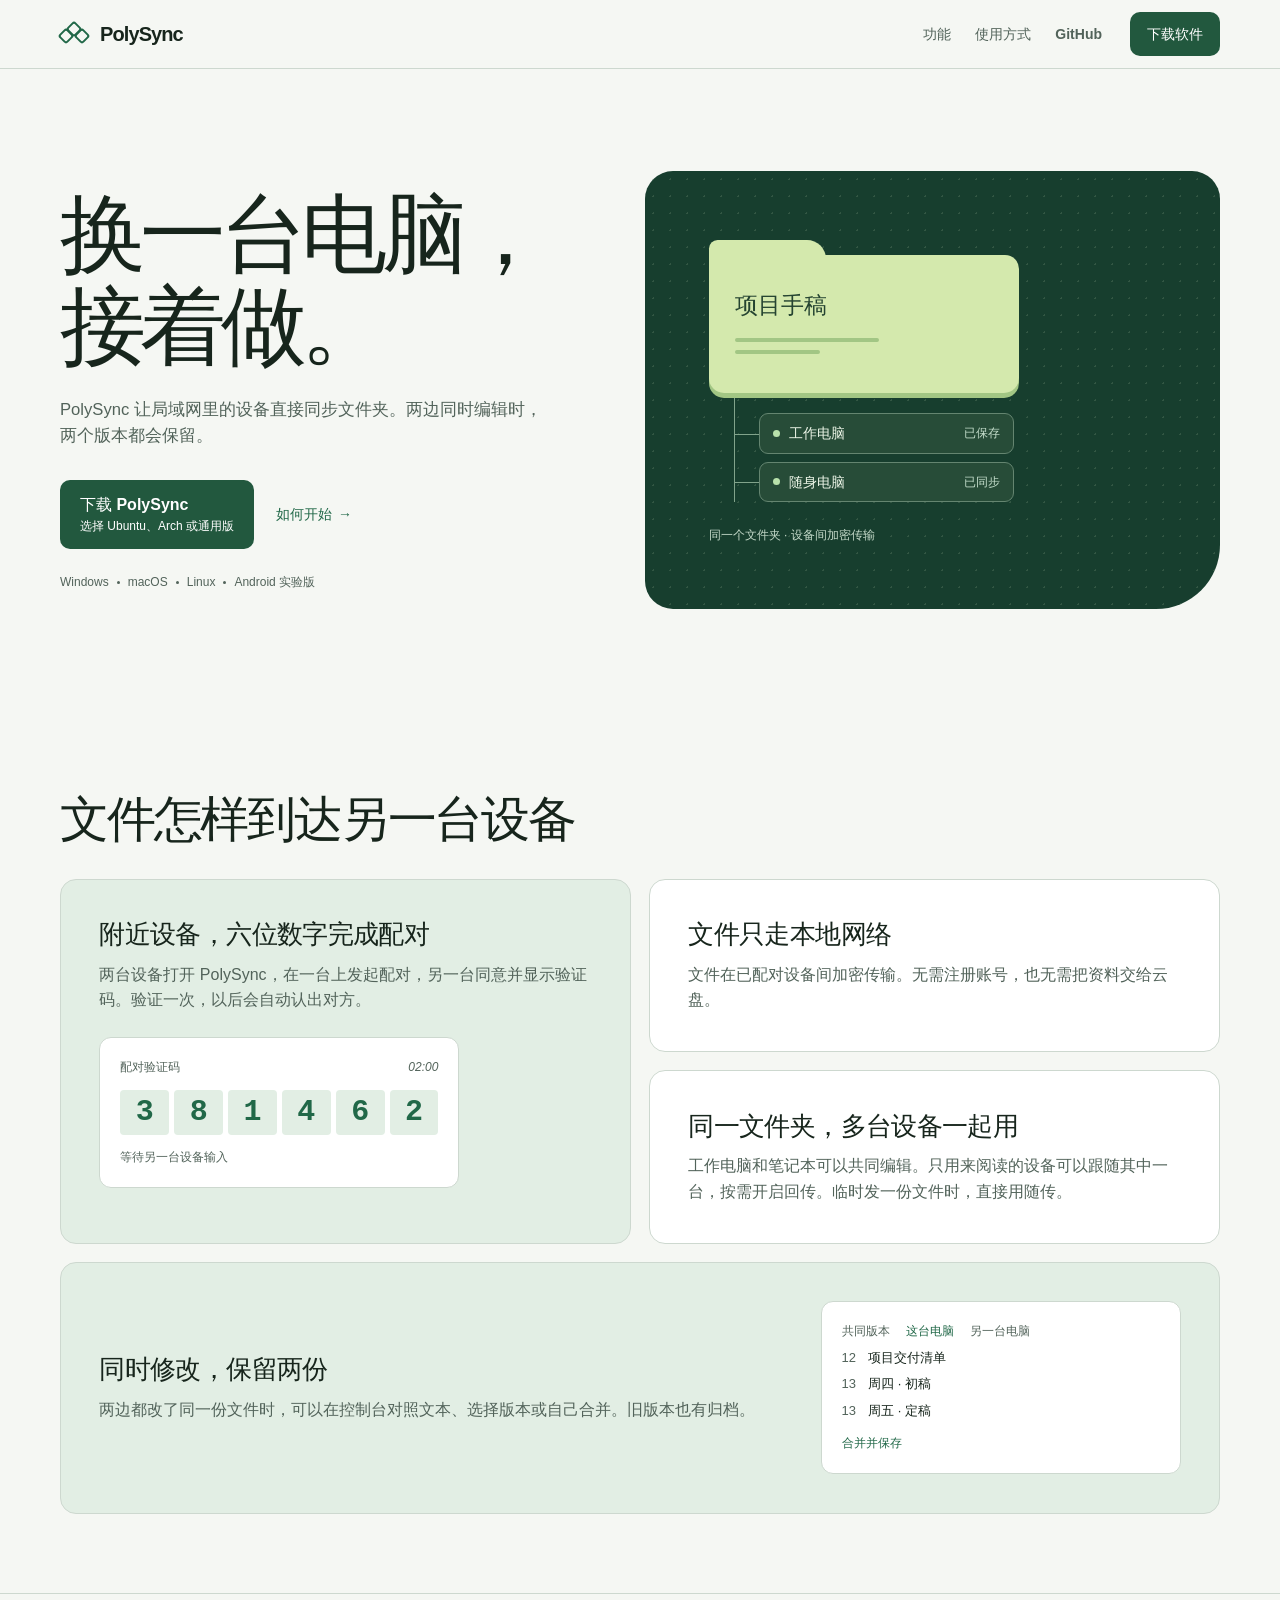
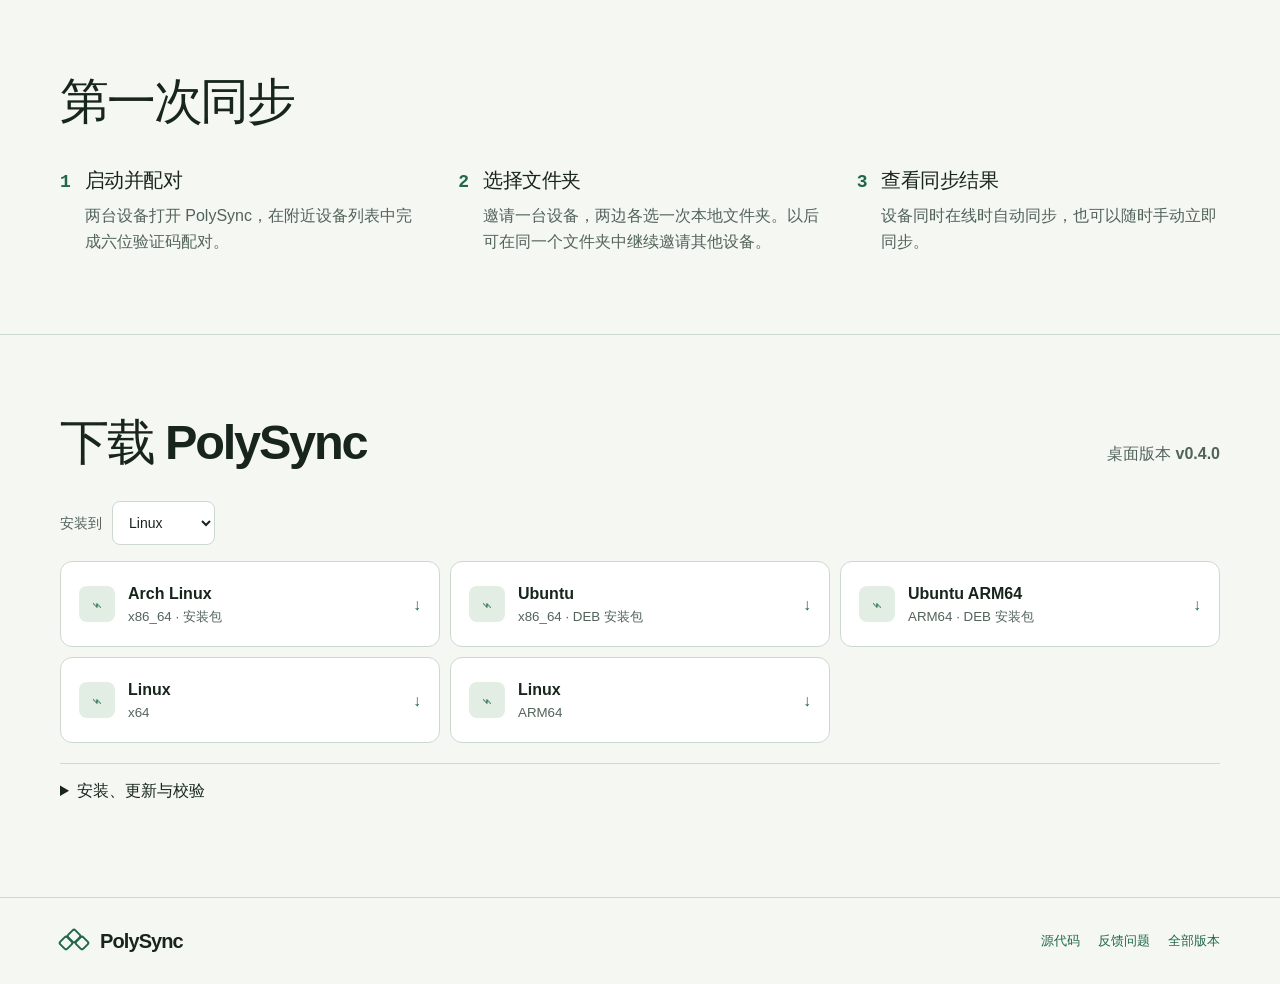
==== commit 955c9291: "Refine onboarding, release downloads and cross-platform verification" ====
--- a/site/index.html
+++ b/site/index.html
@@ -79,8 +79,8 @@
         </article>
 
         <article class="feature">
-          <h3>长期同步，临时随传</h3>
-          <p>需要在两台设备上继续编辑的资料，放进同步文件夹。只想给另一台设备发一个文件，可以用随传。</p>
+          <h3>同一文件夹，多台设备一起用</h3>
+          <p>工作电脑和笔记本可以共同编辑。只用来阅读的设备可以跟随其中一台，按需开启回传。临时发一份文件时，直接用随传。</p>
         </article>
 
         <article class="feature feature-wide merge-card">
@@ -106,7 +106,7 @@
         </div>
         <ol class="steps">
           <li><span>1</span><div><h3>启动并配对</h3><p>两台设备打开 PolySync，在附近设备列表中完成六位验证码配对。</p></div></li>
-          <li><span>2</span><div><h3>选择文件夹</h3><p>发起同步邀请，两端各自选择需要对应的本地文件夹。</p></div></li>
+          <li><span>2</span><div><h3>选择文件夹</h3><p>邀请一台设备，两边各选一次本地文件夹。以后可在同一个文件夹中继续邀请其他设备。</p></div></li>
           <li><span>3</span><div><h3>查看同步结果</h3><p>设备同时在线时自动同步，也可以随时手动立即同步。</p></div></li>
         </ol>
       </div>
@@ -163,7 +163,7 @@
           <span class="os-icon" aria-hidden="true">A</span><span class="download-copy"><strong>Android 实验版</strong><small>Android 10+ · ARM64 APK</small></span><span class="arrow" aria-hidden="true">↓</span>
         </a>
       </div>
-      <p class="android-note" data-note="android">Android 实验版使用应用内工作区。卸载应用会移除其中的文件，请先导出需要保留的内容。</p>
+      <p id="android-note" class="android-note" data-note="android">Android 实验版使用应用内工作区。卸载应用会移除其中的文件，请先导出需要保留的内容。</p>
       <details class="download-notes"><summary>安装、更新与校验</summary>
         <p data-note="linux"><b>Arch Linux：</b>点击上方安装包下载，在下载目录打开终端，运行 <code data-install="arch-x86_64">sudo pacman -U ./polysync-0.4.0-1-x86_64.pkg.tar.zst</code>，然后从应用菜单打开。无需注册 AUR。</p>
         <p data-note="linux"><b>Ubuntu：</b>下载与你的架构匹配的 DEB，双击安装。也可在终端输入 <code>sudo apt install ./</code> 后接下载的文件名。</p>
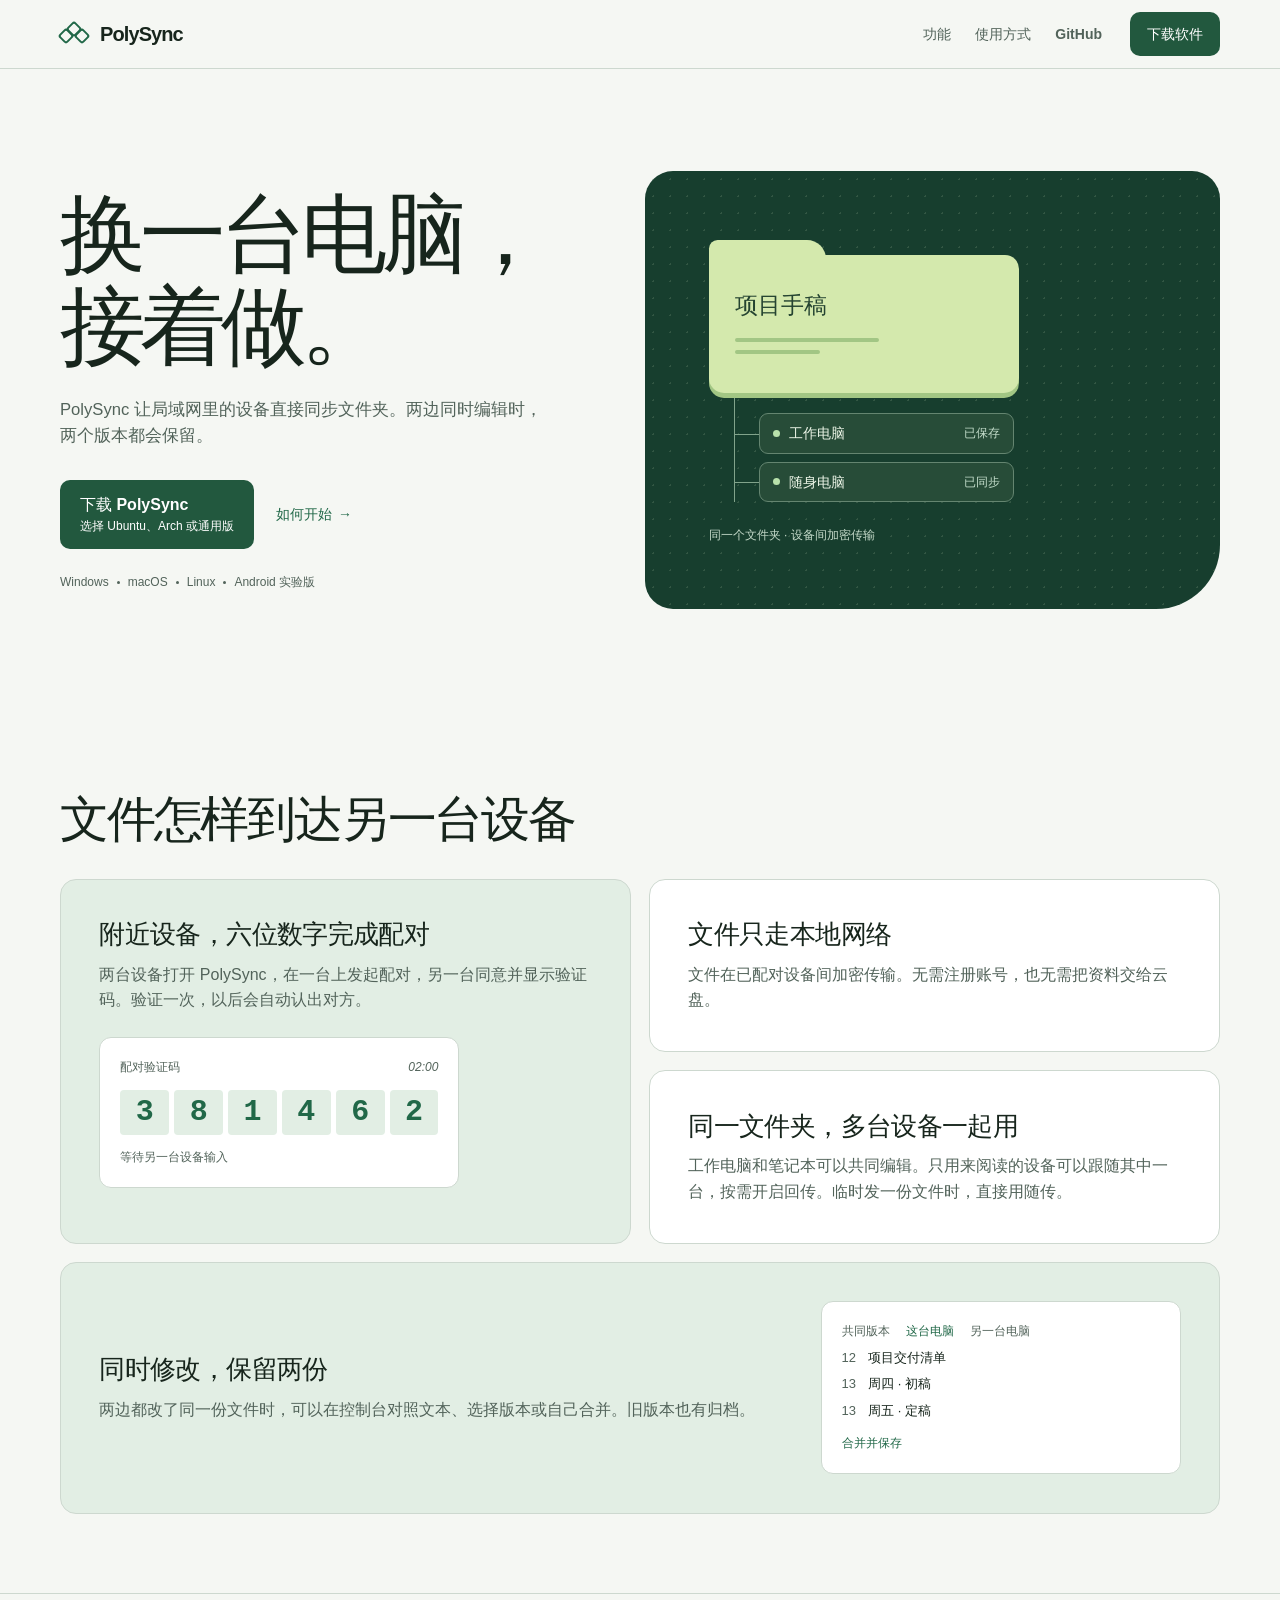
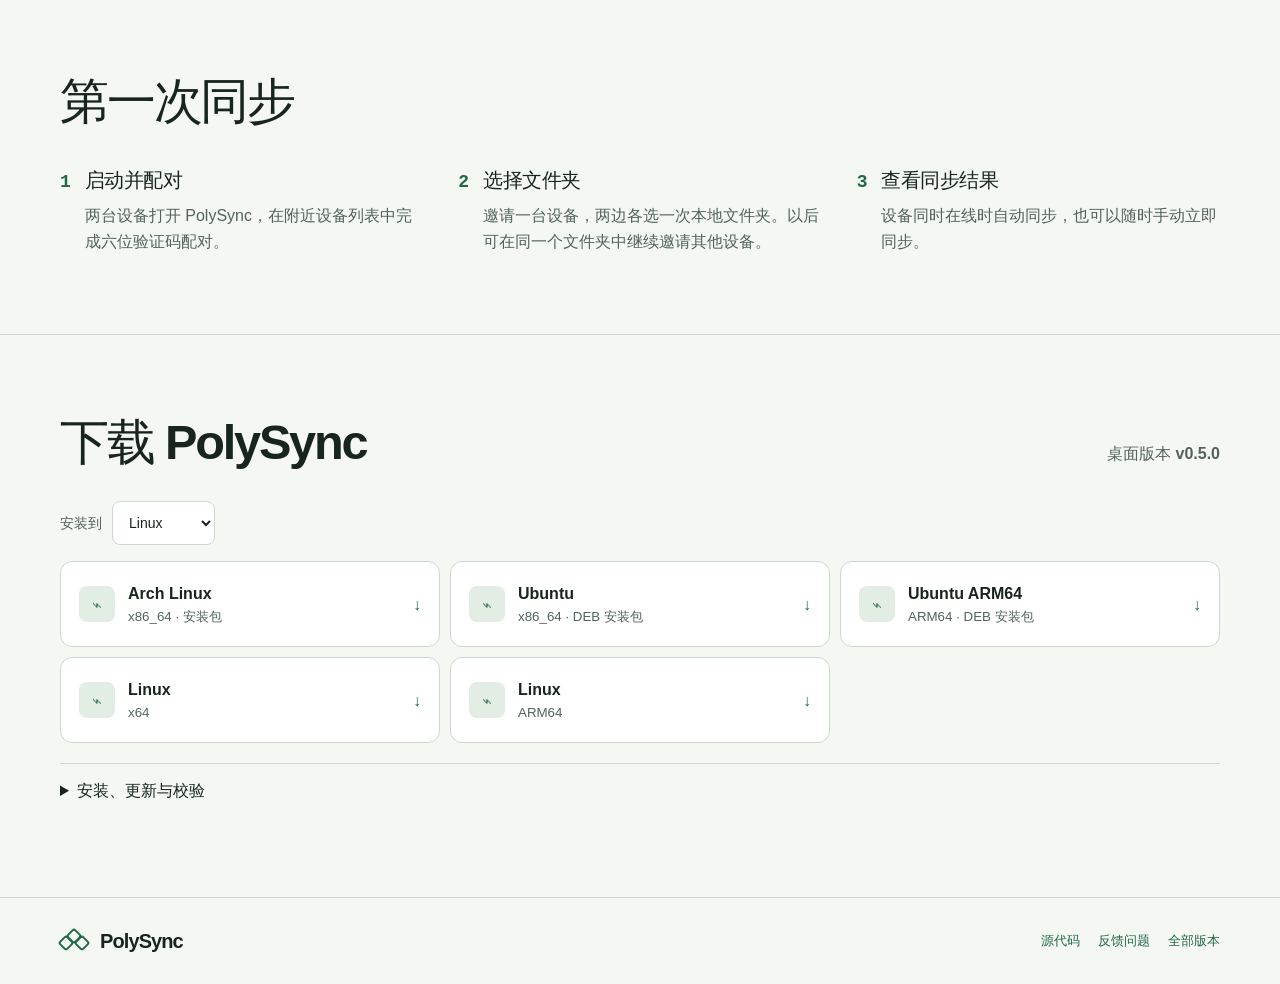
==== commit 53edd28d: "Point downloads and package recipes at the verified v0.5.0 release" ====
--- a/site/index.html
+++ b/site/index.html
@@ -117,7 +117,7 @@
         <div>
           <h2>下载 PolySync</h2>
         </div>
-        <p>桌面版本 <b data-version>v0.4.0</b></p>
+        <p>桌面版本 <b data-version>v0.5.0</b></p>
       </div>
       <div id="platform-picker" hidden>
         <label for="download-platform">安装到</label>
@@ -127,51 +127,52 @@
         </select>
       </div>
       <div class="download-grid" id="download-grid">
-        <a class="download-card" data-platform="linux" data-package="arch-x86_64" data-asset="polysync-0.4.0-1-x86_64.pkg.tar.zst" href="https://github.com/Leoforever123/Polysync/releases/download/v0.4.0/polysync-0.4.0-1-x86_64.pkg.tar.zst">
+        <a class="download-card" data-platform="linux" data-package="arch-x86_64" data-asset="polysync-0.5.0-1-x86_64.pkg.tar.zst" href="https://github.com/Leoforever123/Polysync/releases/download/v0.5.0/polysync-0.5.0-1-x86_64.pkg.tar.zst">
           <span class="os-icon linux" aria-hidden="true">⌁</span>
           <span class="download-copy"><strong>Arch Linux</strong><small>x86_64 · 安装包</small></span><span class="arrow">↓</span>
         </a>
-        <a class="download-card" data-platform="linux" data-package="ubuntu-amd64" data-asset="polysync_0.4.0-1_amd64.deb" href="https://github.com/Leoforever123/Polysync/releases/download/v0.4.0/polysync_0.4.0-1_amd64.deb">
+        <a class="download-card" data-platform="linux" data-package="ubuntu-amd64" data-asset="polysync_0.5.0-1_amd64.deb" href="https://github.com/Leoforever123/Polysync/releases/download/v0.5.0/polysync_0.5.0-1_amd64.deb">
           <span class="os-icon linux" aria-hidden="true">⌁</span>
           <span class="download-copy"><strong>Ubuntu</strong><small>x86_64 · DEB 安装包</small></span><span class="arrow">↓</span>
         </a>
-        <a class="download-card" data-platform="linux" data-package="ubuntu-arm64" data-asset="polysync_0.4.0-1_arm64.deb" href="https://github.com/Leoforever123/Polysync/releases/download/v0.4.0/polysync_0.4.0-1_arm64.deb">
+        <a class="download-card" data-platform="linux" data-package="ubuntu-arm64" data-asset="polysync_0.5.0-1_arm64.deb" href="https://github.com/Leoforever123/Polysync/releases/download/v0.5.0/polysync_0.5.0-1_arm64.deb">
           <span class="os-icon linux" aria-hidden="true">⌁</span>
           <span class="download-copy"><strong>Ubuntu ARM64</strong><small>ARM64 · DEB 安装包</small></span><span class="arrow">↓</span>
         </a>
-        <a class="download-card" data-platform="windows" data-asset="polysync-windows-amd64.msi" href="https://github.com/Leoforever123/Polysync/releases/download/v0.4.0/polysync-windows-amd64.msi">
+        <a class="download-card" data-platform="windows" data-asset="polysync-windows-amd64.msi" href="https://github.com/Leoforever123/Polysync/releases/download/v0.5.0/polysync-windows-amd64.msi">
           <span class="os-icon windows" aria-hidden="true"><i></i><i></i><i></i><i></i></span>
           <span class="download-copy"><strong>Windows</strong><small>x64 · MSI 安装包</small></span><span class="arrow">↓</span>
         </a>
-        <a class="download-card" data-platform="mac" data-asset="polysync-darwin-arm64" href="https://github.com/Leoforever123/Polysync/releases/download/v0.4.0/polysync-darwin-arm64">
+        <a class="download-card" data-platform="mac" data-asset="polysync-darwin-arm64" href="https://github.com/Leoforever123/Polysync/releases/download/v0.5.0/polysync-darwin-arm64">
           <span class="os-icon apple" aria-hidden="true">●</span>
           <span class="download-copy"><strong>macOS</strong><small>Apple Silicon</small></span><span class="arrow">↓</span>
         </a>
-        <a class="download-card" data-platform="mac" data-asset="polysync-darwin-amd64" href="https://github.com/Leoforever123/Polysync/releases/download/v0.4.0/polysync-darwin-amd64">
+        <a class="download-card" data-platform="mac" data-asset="polysync-darwin-amd64" href="https://github.com/Leoforever123/Polysync/releases/download/v0.5.0/polysync-darwin-amd64">
           <span class="os-icon apple" aria-hidden="true">●</span>
           <span class="download-copy"><strong>macOS</strong><small>Intel</small></span><span class="arrow">↓</span>
         </a>
-        <a class="download-card" data-platform="linux" data-asset="polysync-linux-amd64" href="https://github.com/Leoforever123/Polysync/releases/download/v0.4.0/polysync-linux-amd64">
+        <a class="download-card" data-platform="linux" data-asset="polysync-linux-amd64" href="https://github.com/Leoforever123/Polysync/releases/download/v0.5.0/polysync-linux-amd64">
           <span class="os-icon linux" aria-hidden="true">⌁</span>
           <span class="download-copy"><strong>Linux</strong><small>x64</small></span><span class="arrow">↓</span>
         </a>
-        <a class="download-card" data-platform="linux" data-asset="polysync-linux-arm64" href="https://github.com/Leoforever123/Polysync/releases/download/v0.4.0/polysync-linux-arm64">
+        <a class="download-card" data-platform="linux" data-asset="polysync-linux-arm64" href="https://github.com/Leoforever123/Polysync/releases/download/v0.5.0/polysync-linux-arm64">
           <span class="os-icon linux" aria-hidden="true">⌁</span>
           <span class="download-copy"><strong>Linux</strong><small>ARM64</small></span><span class="arrow">↓</span>
         </a>
-        <a class="download-card" data-platform="android" data-asset="polysync-android-arm64-debug.apk" href="https://github.com/Leoforever123/Polysync/releases/download/v0.4.0/polysync-android-arm64-debug.apk">
-          <span class="os-icon" aria-hidden="true">A</span><span class="download-copy"><strong>Android 实验版</strong><small>Android 10+ · ARM64 APK</small></span><span class="arrow" aria-hidden="true">↓</span>
+        <a class="download-card" data-platform="android" data-asset="polysync-android-arm64-preview.apk" href="https://github.com/Leoforever123/Polysync/releases/download/v0.5.0/polysync-android-arm64-preview.apk">
+          <span class="os-icon" aria-hidden="true">A</span><span class="download-copy"><strong>Android 实验版</strong><small>Android 10+ · ARM64 · 可与 dev.4 并装</small></span><span class="arrow" aria-hidden="true">↓</span>
         </a>
       </div>
-      <p id="android-note" class="android-note" data-note="android">Android 实验版使用应用内工作区。卸载应用会移除其中的文件，请先导出需要保留的内容。</p>
+      <p id="no-platform-download" role="status" hidden>这个版本暂未提供所选平台的安装包。可切换平台，或查看<a href="https://github.com/Leoforever123/Polysync/releases">其他版本</a>。</p>
+      <p class="android-note" data-note="android"><span id="android-note">首次打开需重新配对。旧工作区留在原应用中，需要的文件可从旧应用导出。</span> 卸载会删除该应用工作区中的文件，请先导出需要保留的文件。</p>
       <details class="download-notes"><summary>安装、更新与校验</summary>
-        <p data-note="linux"><b>Arch Linux：</b>点击上方安装包下载，在下载目录打开终端，运行 <code data-install="arch-x86_64">sudo pacman -U ./polysync-0.4.0-1-x86_64.pkg.tar.zst</code>，然后从应用菜单打开。无需注册 AUR。</p>
+        <p data-note="linux"><b>Arch Linux：</b>点击上方安装包下载，在下载目录打开终端，运行 <code data-install="arch-x86_64">sudo pacman -U ./polysync-0.5.0-1-x86_64.pkg.tar.zst</code>，然后从应用菜单打开。无需注册 AUR。</p>
         <p data-note="linux"><b>Ubuntu：</b>下载与你的架构匹配的 DEB，双击安装。也可在终端输入 <code>sudo apt install ./</code> 后接下载的文件名。</p>
-        <p><b>更新：</b>先退出旧程序，下载新版安装包再次安装。原安装渠道升级会保留配对和文件。</p>
-        <p data-note="windows"><b>Windows：</b>推荐 MSI 安装包；<a data-portable="true" data-asset="polysync-windows-amd64.exe" href="https://github.com/Leoforever123/Polysync/releases/download/v0.4.0/polysync-windows-amd64.exe">免安装 EXE</a> 也可下载。</p>
+        <p data-note="windows linux mac"><b>桌面端更新：</b>等待同步和随传完成，再退出旧程序。用原安装渠道升级可保留配对和文件。</p>
+        <p data-note="windows"><b>Windows：</b>推荐 MSI 安装包；<a data-portable="true" data-asset="polysync-windows-amd64.exe" href="https://github.com/Leoforever123/Polysync/releases/download/v0.5.0/polysync-windows-amd64.exe">免安装 EXE</a> 也可下载。</p>
         <p data-note="linux mac"><b>Linux 通用版 / macOS：</b>对下载的程序运行 <code>chmod +x 文件名</code>，再启动程序。</p>
         <p data-note="mac"><b>macOS：</b>当前版本未进行 Apple 开发者签名，首次运行可能需要在“隐私与安全性”中确认。</p>
-        <p><a data-asset="SHA256SUMS.txt" href="https://github.com/Leoforever123/Polysync/releases/download/v0.4.0/SHA256SUMS.txt">下载桌面程序 SHA-256 校验文件</a></p>
+        <p><a data-asset="SHA256SUMS.txt" href="https://github.com/Leoforever123/Polysync/releases/download/v0.5.0/SHA256SUMS.txt">下载 SHA-256 校验文件</a></p>
       </details>
     </section>
   </main>
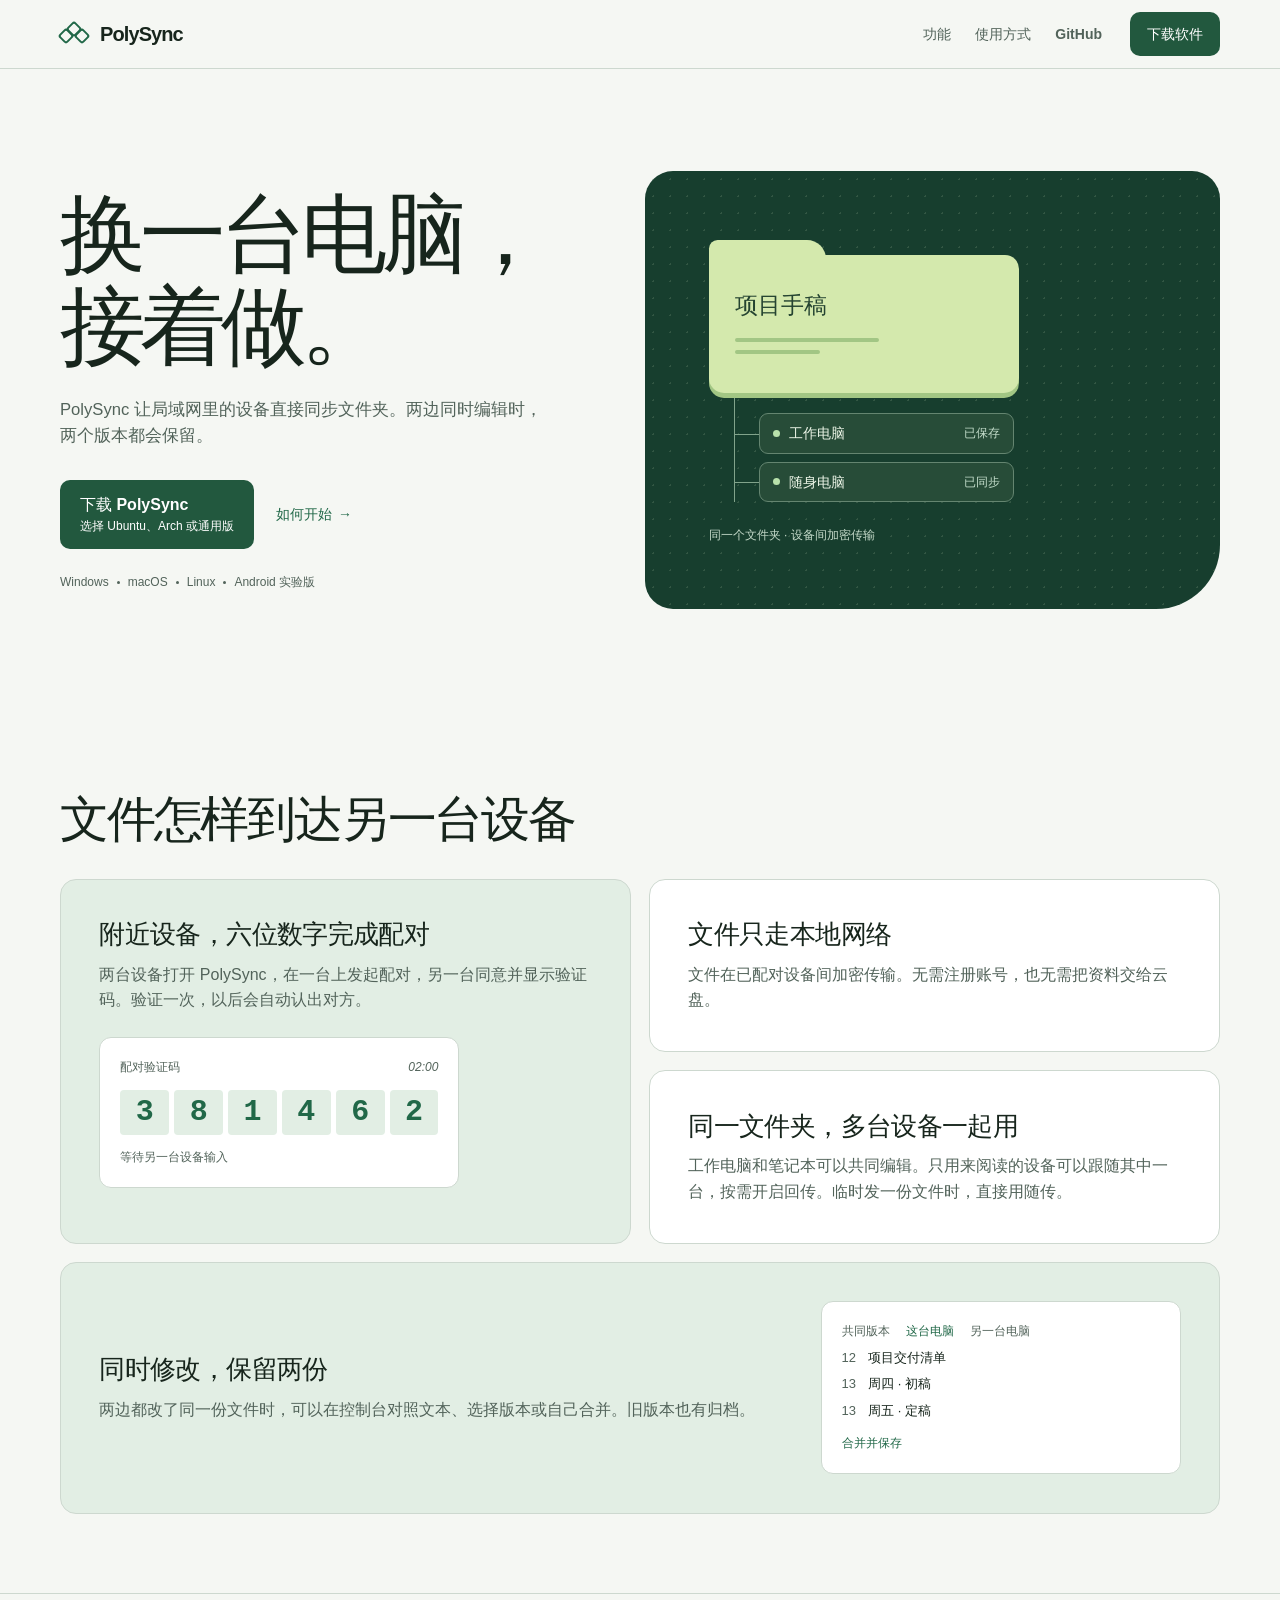
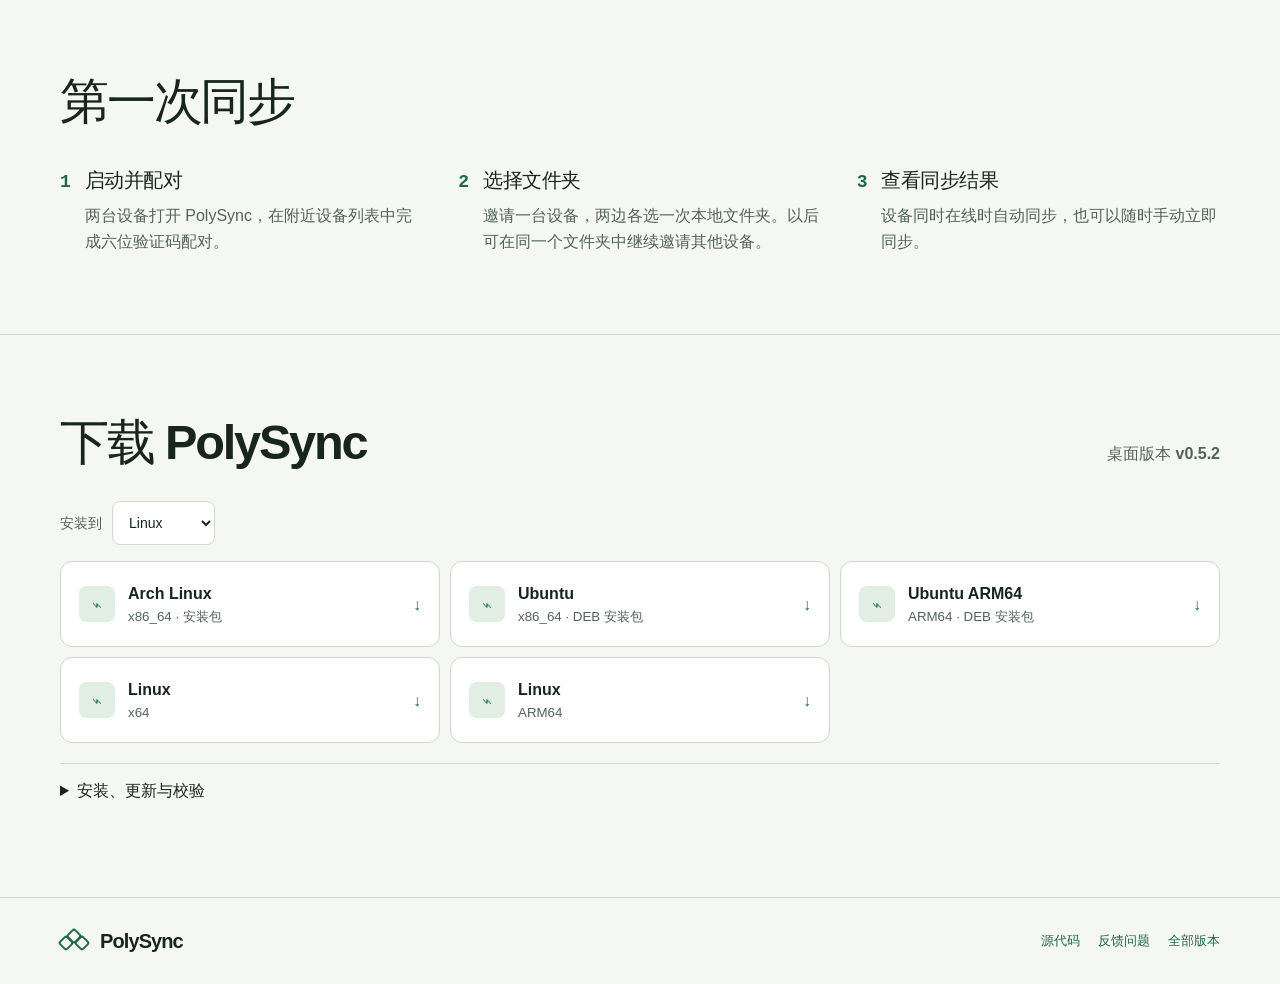
==== commit 6ab52867: "Serve the verified v0.5.2 downloads and Linux package recipe" ====
--- a/site/index.html
+++ b/site/index.html
@@ -117,7 +117,7 @@
         <div>
           <h2>下载 PolySync</h2>
         </div>
-        <p>桌面版本 <b data-version>v0.5.0</b></p>
+        <p>桌面版本 <b data-version>v0.5.2</b></p>
       </div>
       <div id="platform-picker" hidden>
         <label for="download-platform">安装到</label>
@@ -127,52 +127,52 @@
         </select>
       </div>
       <div class="download-grid" id="download-grid">
-        <a class="download-card" data-platform="linux" data-package="arch-x86_64" data-asset="polysync-0.5.0-1-x86_64.pkg.tar.zst" href="https://github.com/Leoforever123/Polysync/releases/download/v0.5.0/polysync-0.5.0-1-x86_64.pkg.tar.zst">
+        <a class="download-card" data-platform="linux" data-package="arch-x86_64" data-asset="polysync-0.5.2-1-x86_64.pkg.tar.zst" href="https://github.com/Leoforever123/Polysync/releases/download/v0.5.2/polysync-0.5.2-1-x86_64.pkg.tar.zst">
           <span class="os-icon linux" aria-hidden="true">⌁</span>
           <span class="download-copy"><strong>Arch Linux</strong><small>x86_64 · 安装包</small></span><span class="arrow">↓</span>
         </a>
-        <a class="download-card" data-platform="linux" data-package="ubuntu-amd64" data-asset="polysync_0.5.0-1_amd64.deb" href="https://github.com/Leoforever123/Polysync/releases/download/v0.5.0/polysync_0.5.0-1_amd64.deb">
+        <a class="download-card" data-platform="linux" data-package="ubuntu-amd64" data-asset="polysync_0.5.2-1_amd64.deb" href="https://github.com/Leoforever123/Polysync/releases/download/v0.5.2/polysync_0.5.2-1_amd64.deb">
           <span class="os-icon linux" aria-hidden="true">⌁</span>
           <span class="download-copy"><strong>Ubuntu</strong><small>x86_64 · DEB 安装包</small></span><span class="arrow">↓</span>
         </a>
-        <a class="download-card" data-platform="linux" data-package="ubuntu-arm64" data-asset="polysync_0.5.0-1_arm64.deb" href="https://github.com/Leoforever123/Polysync/releases/download/v0.5.0/polysync_0.5.0-1_arm64.deb">
+        <a class="download-card" data-platform="linux" data-package="ubuntu-arm64" data-asset="polysync_0.5.2-1_arm64.deb" href="https://github.com/Leoforever123/Polysync/releases/download/v0.5.2/polysync_0.5.2-1_arm64.deb">
           <span class="os-icon linux" aria-hidden="true">⌁</span>
           <span class="download-copy"><strong>Ubuntu ARM64</strong><small>ARM64 · DEB 安装包</small></span><span class="arrow">↓</span>
         </a>
-        <a class="download-card" data-platform="windows" data-asset="polysync-windows-amd64.msi" href="https://github.com/Leoforever123/Polysync/releases/download/v0.5.0/polysync-windows-amd64.msi">
+        <a class="download-card" data-platform="windows" data-asset="polysync-windows-amd64.msi" href="https://github.com/Leoforever123/Polysync/releases/download/v0.5.2/polysync-windows-amd64.msi">
           <span class="os-icon windows" aria-hidden="true"><i></i><i></i><i></i><i></i></span>
           <span class="download-copy"><strong>Windows</strong><small>x64 · MSI 安装包</small></span><span class="arrow">↓</span>
         </a>
-        <a class="download-card" data-platform="mac" data-asset="polysync-darwin-arm64" href="https://github.com/Leoforever123/Polysync/releases/download/v0.5.0/polysync-darwin-arm64">
+        <a class="download-card" data-platform="mac" data-asset="polysync-darwin-arm64" href="https://github.com/Leoforever123/Polysync/releases/download/v0.5.2/polysync-darwin-arm64">
           <span class="os-icon apple" aria-hidden="true">●</span>
           <span class="download-copy"><strong>macOS</strong><small>Apple Silicon</small></span><span class="arrow">↓</span>
         </a>
-        <a class="download-card" data-platform="mac" data-asset="polysync-darwin-amd64" href="https://github.com/Leoforever123/Polysync/releases/download/v0.5.0/polysync-darwin-amd64">
+        <a class="download-card" data-platform="mac" data-asset="polysync-darwin-amd64" href="https://github.com/Leoforever123/Polysync/releases/download/v0.5.2/polysync-darwin-amd64">
           <span class="os-icon apple" aria-hidden="true">●</span>
           <span class="download-copy"><strong>macOS</strong><small>Intel</small></span><span class="arrow">↓</span>
         </a>
-        <a class="download-card" data-platform="linux" data-asset="polysync-linux-amd64" href="https://github.com/Leoforever123/Polysync/releases/download/v0.5.0/polysync-linux-amd64">
+        <a class="download-card" data-platform="linux" data-asset="polysync-linux-amd64" href="https://github.com/Leoforever123/Polysync/releases/download/v0.5.2/polysync-linux-amd64">
           <span class="os-icon linux" aria-hidden="true">⌁</span>
           <span class="download-copy"><strong>Linux</strong><small>x64</small></span><span class="arrow">↓</span>
         </a>
-        <a class="download-card" data-platform="linux" data-asset="polysync-linux-arm64" href="https://github.com/Leoforever123/Polysync/releases/download/v0.5.0/polysync-linux-arm64">
+        <a class="download-card" data-platform="linux" data-asset="polysync-linux-arm64" href="https://github.com/Leoforever123/Polysync/releases/download/v0.5.2/polysync-linux-arm64">
           <span class="os-icon linux" aria-hidden="true">⌁</span>
           <span class="download-copy"><strong>Linux</strong><small>ARM64</small></span><span class="arrow">↓</span>
         </a>
-        <a class="download-card" data-platform="android" data-asset="polysync-android-arm64-preview.apk" href="https://github.com/Leoforever123/Polysync/releases/download/v0.5.0/polysync-android-arm64-preview.apk">
+        <a class="download-card" data-platform="android" data-asset="polysync-android-arm64-preview.apk" href="https://github.com/Leoforever123/Polysync/releases/download/v0.5.2/polysync-android-arm64-preview.apk">
           <span class="os-icon" aria-hidden="true">A</span><span class="download-copy"><strong>Android 实验版</strong><small>Android 10+ · ARM64 · 可与 dev.4 并装</small></span><span class="arrow" aria-hidden="true">↓</span>
         </a>
       </div>
       <p id="no-platform-download" role="status" hidden>这个版本暂未提供所选平台的安装包。可切换平台，或查看<a href="https://github.com/Leoforever123/Polysync/releases">其他版本</a>。</p>
-      <p class="android-note" data-note="android"><span id="android-note">首次打开需重新配对。旧工作区留在原应用中，需要的文件可从旧应用导出。</span> 卸载会删除该应用工作区中的文件，请先导出需要保留的文件。</p>
+      <p class="android-note" data-note="android"><span id="android-note">已安装预览版可以直接更新，保留配对和工作区。使用 dev.4 的设备需重新配对，需要的文件可从旧应用导出。</span> 卸载会删除该应用工作区中的文件，请先导出需要保留的文件。</p>
       <details class="download-notes"><summary>安装、更新与校验</summary>
-        <p data-note="linux"><b>Arch Linux：</b>点击上方安装包下载，在下载目录打开终端，运行 <code data-install="arch-x86_64">sudo pacman -U ./polysync-0.5.0-1-x86_64.pkg.tar.zst</code>，然后从应用菜单打开。无需注册 AUR。</p>
+        <p data-note="linux"><b>Arch Linux：</b>点击上方安装包下载，在下载目录打开终端，运行 <code data-install="arch-x86_64">sudo pacman -U ./polysync-0.5.2-1-x86_64.pkg.tar.zst</code>，然后从应用菜单打开。无需注册 AUR。</p>
         <p data-note="linux"><b>Ubuntu：</b>下载与你的架构匹配的 DEB，双击安装。也可在终端输入 <code>sudo apt install ./</code> 后接下载的文件名。</p>
         <p data-note="windows linux mac"><b>桌面端更新：</b>等待同步和随传完成，再退出旧程序。用原安装渠道升级可保留配对和文件。</p>
-        <p data-note="windows"><b>Windows：</b>推荐 MSI 安装包；<a data-portable="true" data-asset="polysync-windows-amd64.exe" href="https://github.com/Leoforever123/Polysync/releases/download/v0.5.0/polysync-windows-amd64.exe">免安装 EXE</a> 也可下载。</p>
+        <p data-note="windows"><b>Windows：</b>推荐 MSI 安装包；<a data-portable="true" data-asset="polysync-windows-amd64.exe" href="https://github.com/Leoforever123/Polysync/releases/download/v0.5.2/polysync-windows-amd64.exe">免安装 EXE</a> 也可下载。</p>
         <p data-note="linux mac"><b>Linux 通用版 / macOS：</b>对下载的程序运行 <code>chmod +x 文件名</code>，再启动程序。</p>
         <p data-note="mac"><b>macOS：</b>当前版本未进行 Apple 开发者签名，首次运行可能需要在“隐私与安全性”中确认。</p>
-        <p><a data-asset="SHA256SUMS.txt" href="https://github.com/Leoforever123/Polysync/releases/download/v0.5.0/SHA256SUMS.txt">下载 SHA-256 校验文件</a></p>
+        <p><a data-asset="SHA256SUMS.txt" href="https://github.com/Leoforever123/Polysync/releases/download/v0.5.2/SHA256SUMS.txt">下载 SHA-256 校验文件</a></p>
       </details>
     </section>
   </main>
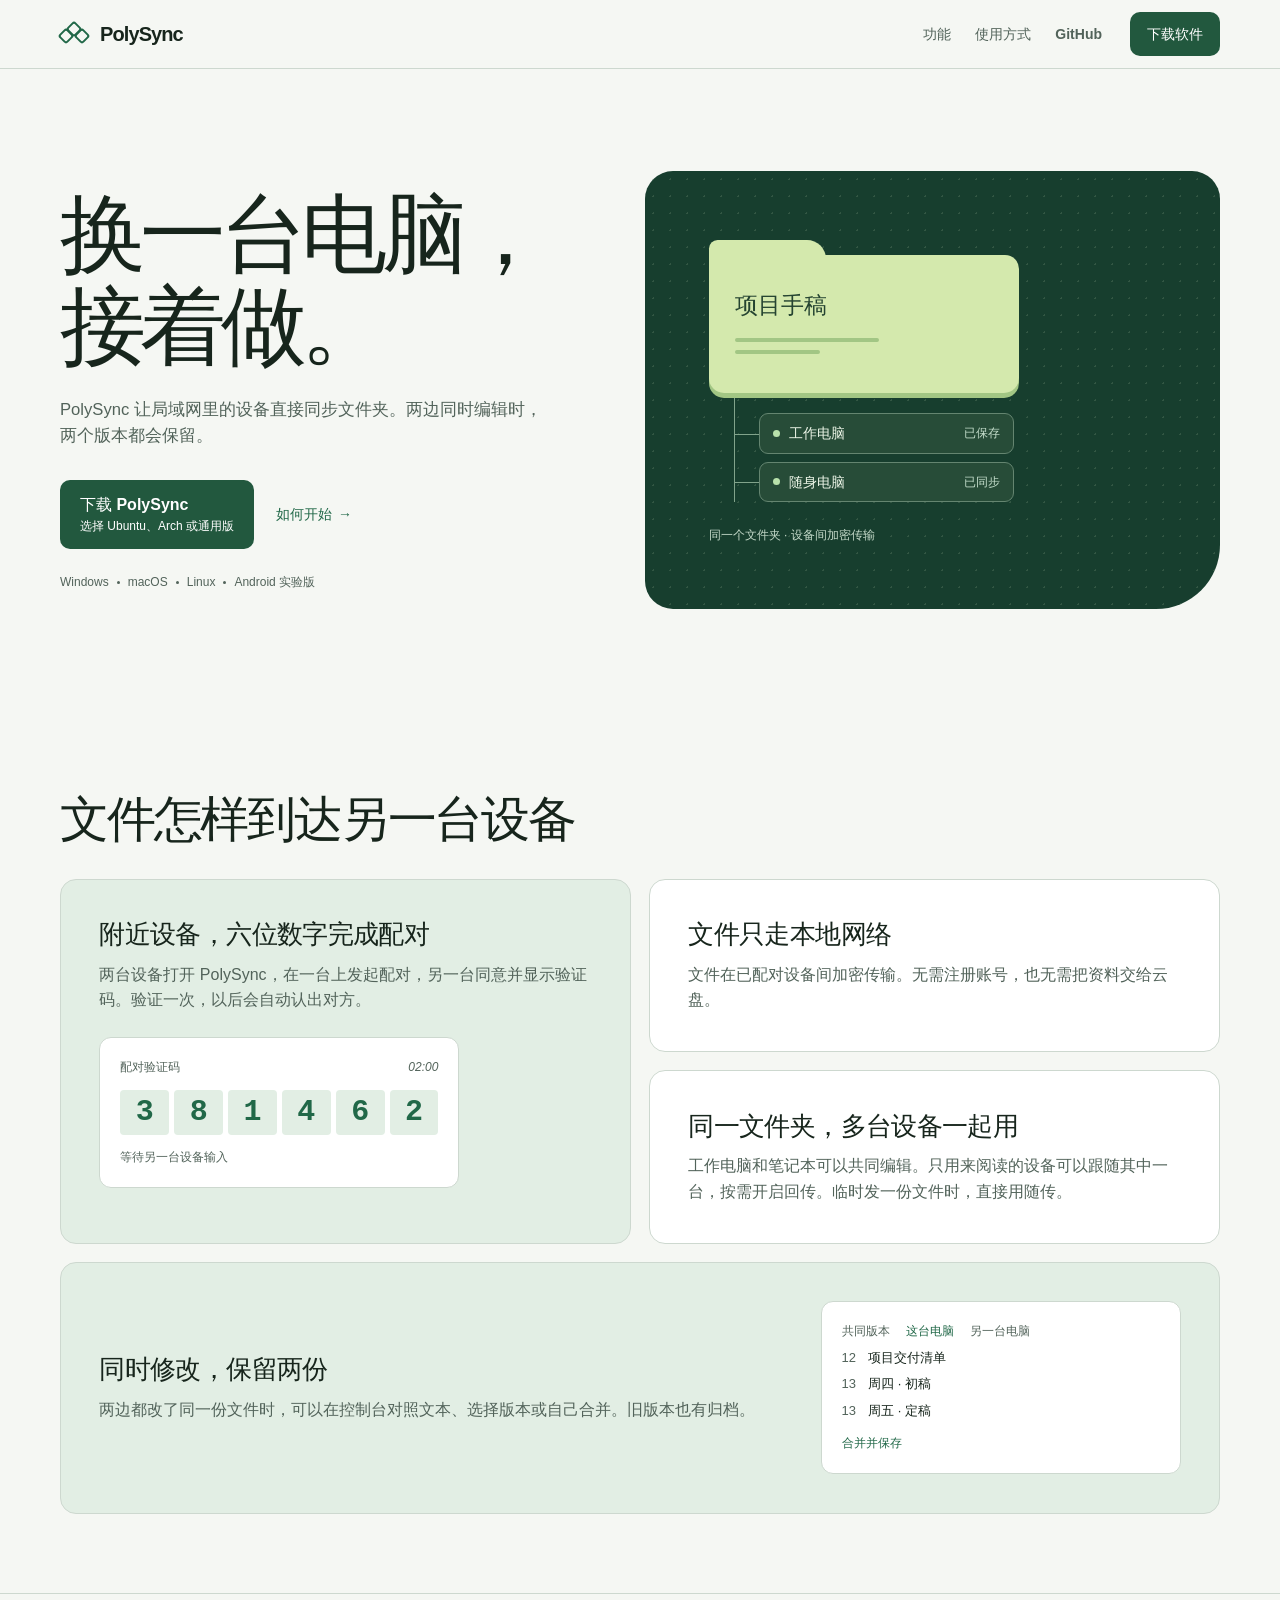
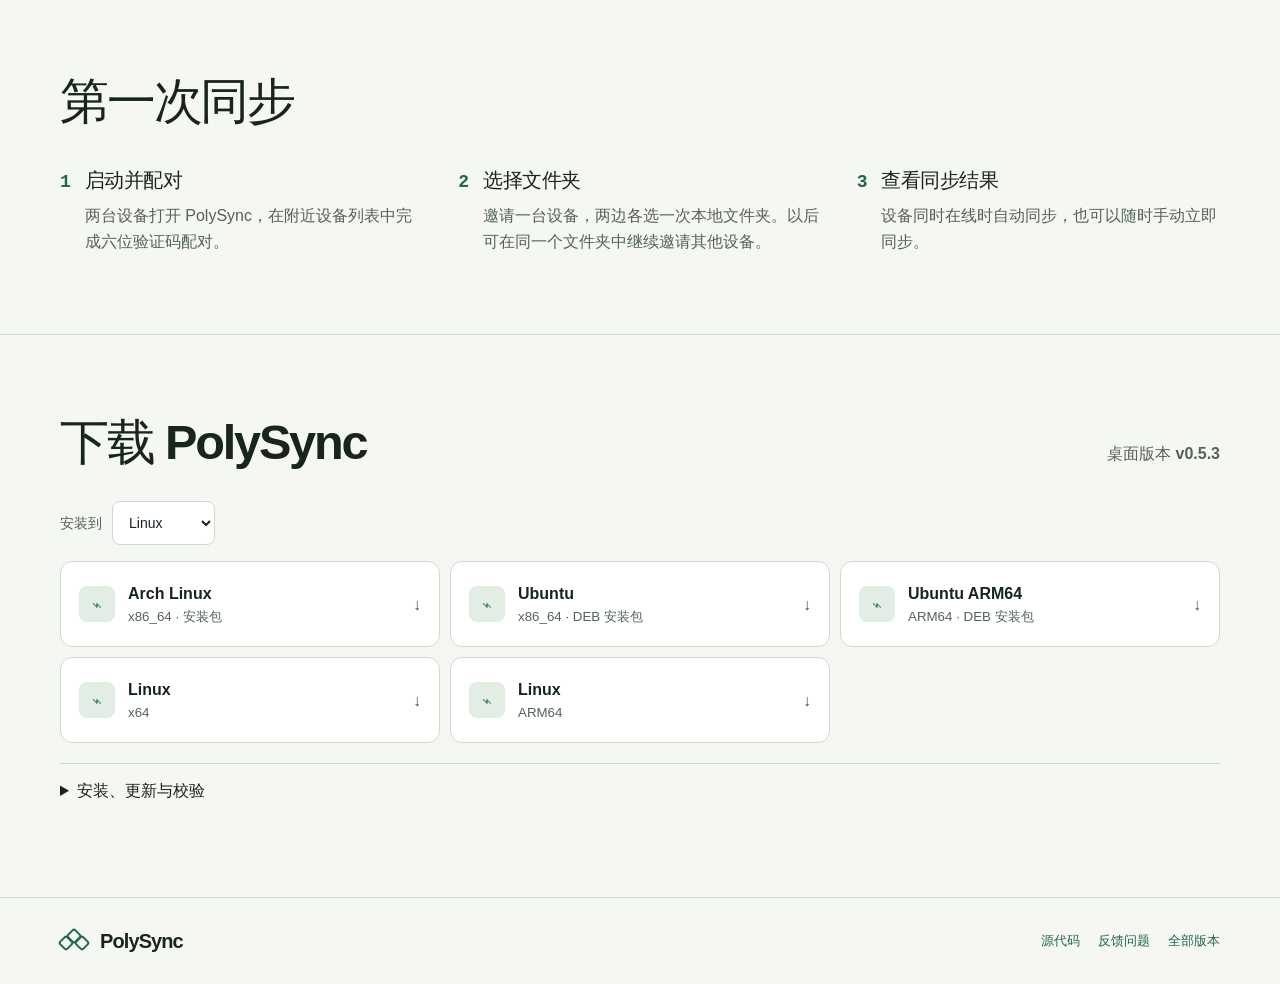
==== commit 3b987145: "Serve the verified v0.5.3 downloads and Linux package recipe" ====
--- a/site/index.html
+++ b/site/index.html
@@ -117,7 +117,7 @@
         <div>
           <h2>下载 PolySync</h2>
         </div>
-        <p>桌面版本 <b data-version>v0.5.2</b></p>
+        <p>桌面版本 <b data-version>v0.5.3</b></p>
       </div>
       <div id="platform-picker" hidden>
         <label for="download-platform">安装到</label>
@@ -127,52 +127,52 @@
         </select>
       </div>
       <div class="download-grid" id="download-grid">
-        <a class="download-card" data-platform="linux" data-package="arch-x86_64" data-asset="polysync-0.5.2-1-x86_64.pkg.tar.zst" href="https://github.com/Leoforever123/Polysync/releases/download/v0.5.2/polysync-0.5.2-1-x86_64.pkg.tar.zst">
+        <a class="download-card" data-platform="linux" data-package="arch-x86_64" data-asset="polysync-0.5.3-1-x86_64.pkg.tar.zst" href="https://github.com/Leoforever123/Polysync/releases/download/v0.5.3/polysync-0.5.3-1-x86_64.pkg.tar.zst">
           <span class="os-icon linux" aria-hidden="true">⌁</span>
           <span class="download-copy"><strong>Arch Linux</strong><small>x86_64 · 安装包</small></span><span class="arrow">↓</span>
         </a>
-        <a class="download-card" data-platform="linux" data-package="ubuntu-amd64" data-asset="polysync_0.5.2-1_amd64.deb" href="https://github.com/Leoforever123/Polysync/releases/download/v0.5.2/polysync_0.5.2-1_amd64.deb">
+        <a class="download-card" data-platform="linux" data-package="ubuntu-amd64" data-asset="polysync_0.5.3-1_amd64.deb" href="https://github.com/Leoforever123/Polysync/releases/download/v0.5.3/polysync_0.5.3-1_amd64.deb">
           <span class="os-icon linux" aria-hidden="true">⌁</span>
           <span class="download-copy"><strong>Ubuntu</strong><small>x86_64 · DEB 安装包</small></span><span class="arrow">↓</span>
         </a>
-        <a class="download-card" data-platform="linux" data-package="ubuntu-arm64" data-asset="polysync_0.5.2-1_arm64.deb" href="https://github.com/Leoforever123/Polysync/releases/download/v0.5.2/polysync_0.5.2-1_arm64.deb">
+        <a class="download-card" data-platform="linux" data-package="ubuntu-arm64" data-asset="polysync_0.5.3-1_arm64.deb" href="https://github.com/Leoforever123/Polysync/releases/download/v0.5.3/polysync_0.5.3-1_arm64.deb">
           <span class="os-icon linux" aria-hidden="true">⌁</span>
           <span class="download-copy"><strong>Ubuntu ARM64</strong><small>ARM64 · DEB 安装包</small></span><span class="arrow">↓</span>
         </a>
-        <a class="download-card" data-platform="windows" data-asset="polysync-windows-amd64.msi" href="https://github.com/Leoforever123/Polysync/releases/download/v0.5.2/polysync-windows-amd64.msi">
+        <a class="download-card" data-platform="windows" data-asset="polysync-windows-amd64.msi" href="https://github.com/Leoforever123/Polysync/releases/download/v0.5.3/polysync-windows-amd64.msi">
           <span class="os-icon windows" aria-hidden="true"><i></i><i></i><i></i><i></i></span>
           <span class="download-copy"><strong>Windows</strong><small>x64 · MSI 安装包</small></span><span class="arrow">↓</span>
         </a>
-        <a class="download-card" data-platform="mac" data-asset="polysync-darwin-arm64" href="https://github.com/Leoforever123/Polysync/releases/download/v0.5.2/polysync-darwin-arm64">
+        <a class="download-card" data-platform="mac" data-asset="polysync-darwin-arm64" href="https://github.com/Leoforever123/Polysync/releases/download/v0.5.3/polysync-darwin-arm64">
           <span class="os-icon apple" aria-hidden="true">●</span>
           <span class="download-copy"><strong>macOS</strong><small>Apple Silicon</small></span><span class="arrow">↓</span>
         </a>
-        <a class="download-card" data-platform="mac" data-asset="polysync-darwin-amd64" href="https://github.com/Leoforever123/Polysync/releases/download/v0.5.2/polysync-darwin-amd64">
+        <a class="download-card" data-platform="mac" data-asset="polysync-darwin-amd64" href="https://github.com/Leoforever123/Polysync/releases/download/v0.5.3/polysync-darwin-amd64">
           <span class="os-icon apple" aria-hidden="true">●</span>
           <span class="download-copy"><strong>macOS</strong><small>Intel</small></span><span class="arrow">↓</span>
         </a>
-        <a class="download-card" data-platform="linux" data-asset="polysync-linux-amd64" href="https://github.com/Leoforever123/Polysync/releases/download/v0.5.2/polysync-linux-amd64">
+        <a class="download-card" data-platform="linux" data-asset="polysync-linux-amd64" href="https://github.com/Leoforever123/Polysync/releases/download/v0.5.3/polysync-linux-amd64">
           <span class="os-icon linux" aria-hidden="true">⌁</span>
           <span class="download-copy"><strong>Linux</strong><small>x64</small></span><span class="arrow">↓</span>
         </a>
-        <a class="download-card" data-platform="linux" data-asset="polysync-linux-arm64" href="https://github.com/Leoforever123/Polysync/releases/download/v0.5.2/polysync-linux-arm64">
+        <a class="download-card" data-platform="linux" data-asset="polysync-linux-arm64" href="https://github.com/Leoforever123/Polysync/releases/download/v0.5.3/polysync-linux-arm64">
           <span class="os-icon linux" aria-hidden="true">⌁</span>
           <span class="download-copy"><strong>Linux</strong><small>ARM64</small></span><span class="arrow">↓</span>
         </a>
-        <a class="download-card" data-platform="android" data-asset="polysync-android-arm64-preview.apk" href="https://github.com/Leoforever123/Polysync/releases/download/v0.5.2/polysync-android-arm64-preview.apk">
+        <a class="download-card" data-platform="android" data-asset="polysync-android-arm64-preview.apk" href="https://github.com/Leoforever123/Polysync/releases/download/v0.5.3/polysync-android-arm64-preview.apk">
           <span class="os-icon" aria-hidden="true">A</span><span class="download-copy"><strong>Android 实验版</strong><small>Android 10+ · ARM64 · 可与 dev.4 并装</small></span><span class="arrow" aria-hidden="true">↓</span>
         </a>
       </div>
       <p id="no-platform-download" role="status" hidden>这个版本暂未提供所选平台的安装包。可切换平台，或查看<a href="https://github.com/Leoforever123/Polysync/releases">其他版本</a>。</p>
       <p class="android-note" data-note="android"><span id="android-note">已安装预览版可以直接更新，保留配对和工作区。使用 dev.4 的设备需重新配对，需要的文件可从旧应用导出。</span> 卸载会删除该应用工作区中的文件，请先导出需要保留的文件。</p>
       <details class="download-notes"><summary>安装、更新与校验</summary>
-        <p data-note="linux"><b>Arch Linux：</b>点击上方安装包下载，在下载目录打开终端，运行 <code data-install="arch-x86_64">sudo pacman -U ./polysync-0.5.2-1-x86_64.pkg.tar.zst</code>，然后从应用菜单打开。无需注册 AUR。</p>
+        <p data-note="linux"><b>Arch Linux：</b>点击上方安装包下载，在下载目录打开终端，运行 <code data-install="arch-x86_64">sudo pacman -U ./polysync-0.5.3-1-x86_64.pkg.tar.zst</code>，然后从应用菜单打开。无需注册 AUR。</p>
         <p data-note="linux"><b>Ubuntu：</b>下载与你的架构匹配的 DEB，双击安装。也可在终端输入 <code>sudo apt install ./</code> 后接下载的文件名。</p>
         <p data-note="windows linux mac"><b>桌面端更新：</b>等待同步和随传完成，再退出旧程序。用原安装渠道升级可保留配对和文件。</p>
-        <p data-note="windows"><b>Windows：</b>推荐 MSI 安装包；<a data-portable="true" data-asset="polysync-windows-amd64.exe" href="https://github.com/Leoforever123/Polysync/releases/download/v0.5.2/polysync-windows-amd64.exe">免安装 EXE</a> 也可下载。</p>
+        <p data-note="windows"><b>Windows：</b>推荐 MSI 安装包；<a data-portable="true" data-asset="polysync-windows-amd64.exe" href="https://github.com/Leoforever123/Polysync/releases/download/v0.5.3/polysync-windows-amd64.exe">免安装 EXE</a> 也可下载。</p>
         <p data-note="linux mac"><b>Linux 通用版 / macOS：</b>对下载的程序运行 <code>chmod +x 文件名</code>，再启动程序。</p>
         <p data-note="mac"><b>macOS：</b>当前版本未进行 Apple 开发者签名，首次运行可能需要在“隐私与安全性”中确认。</p>
-        <p><a data-asset="SHA256SUMS.txt" href="https://github.com/Leoforever123/Polysync/releases/download/v0.5.2/SHA256SUMS.txt">下载 SHA-256 校验文件</a></p>
+        <p><a data-asset="SHA256SUMS.txt" href="https://github.com/Leoforever123/Polysync/releases/download/v0.5.3/SHA256SUMS.txt">下载 SHA-256 校验文件</a></p>
       </details>
     </section>
   </main>
